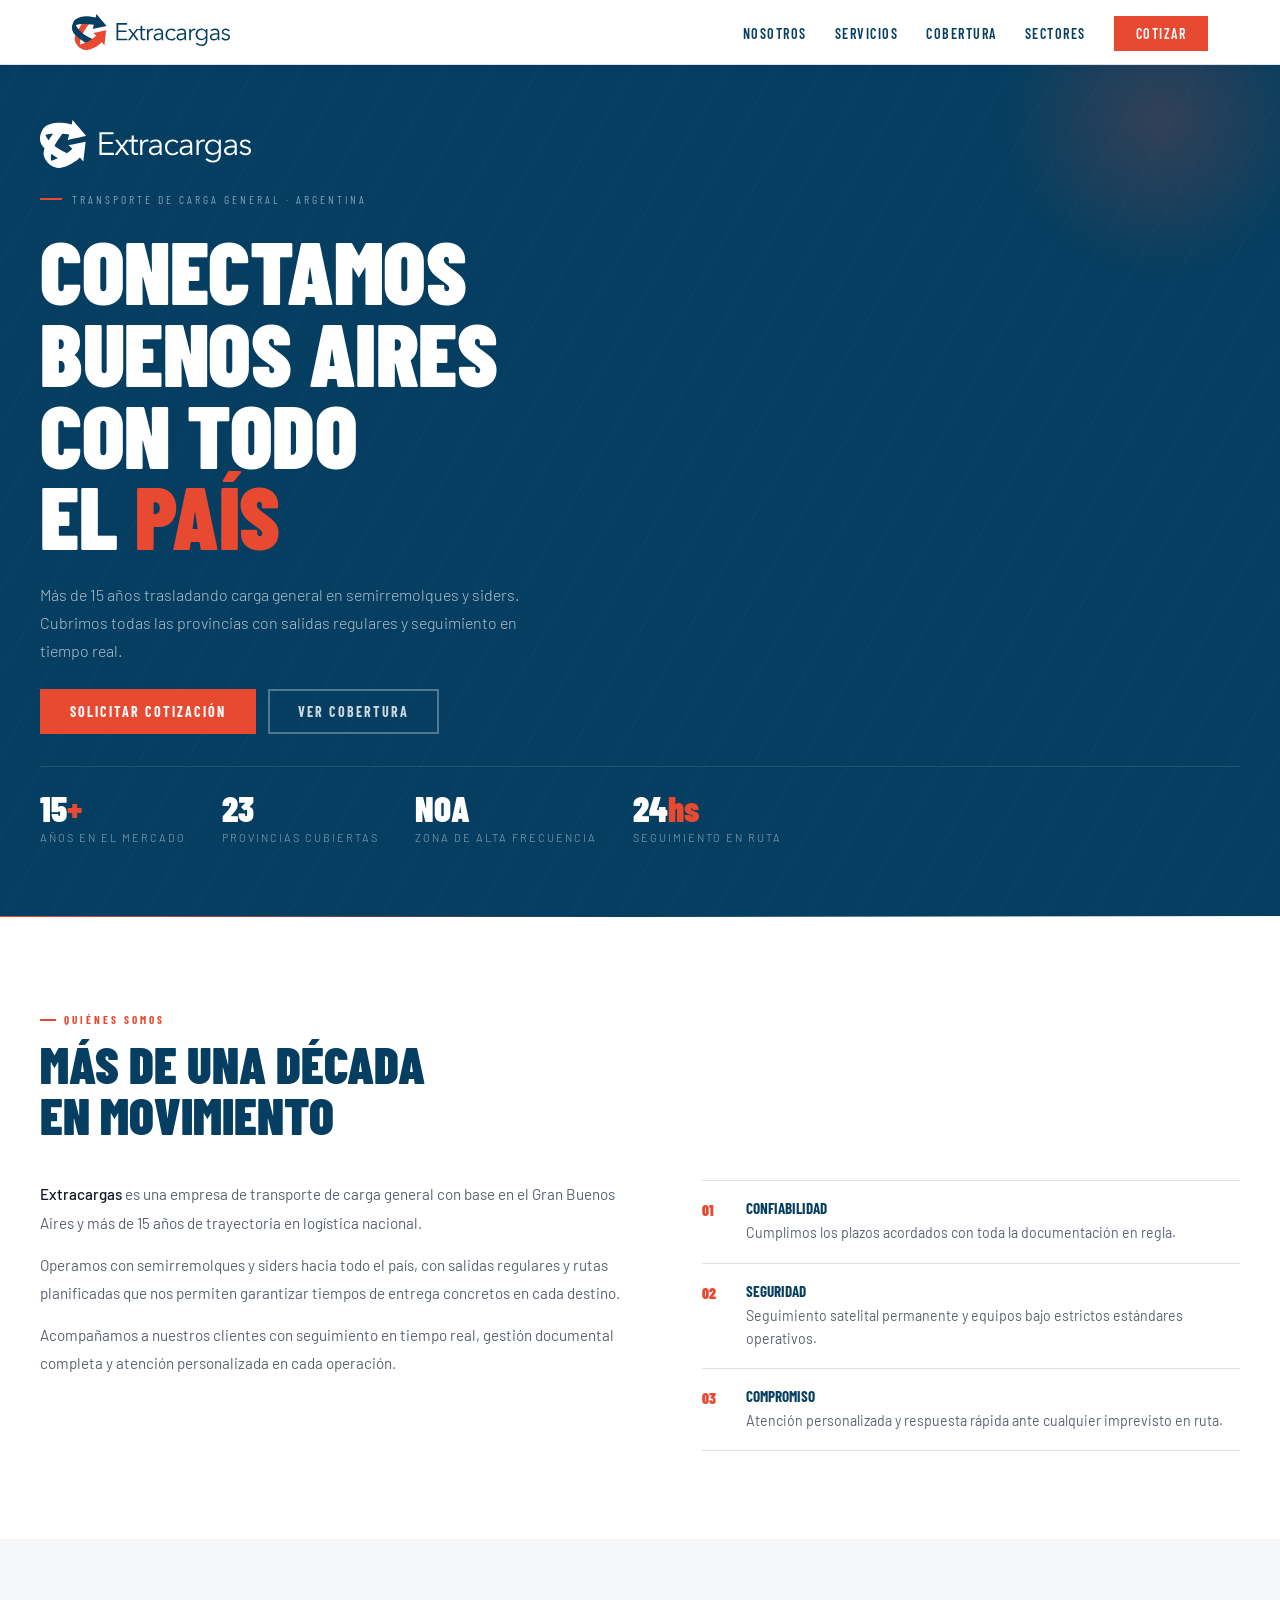
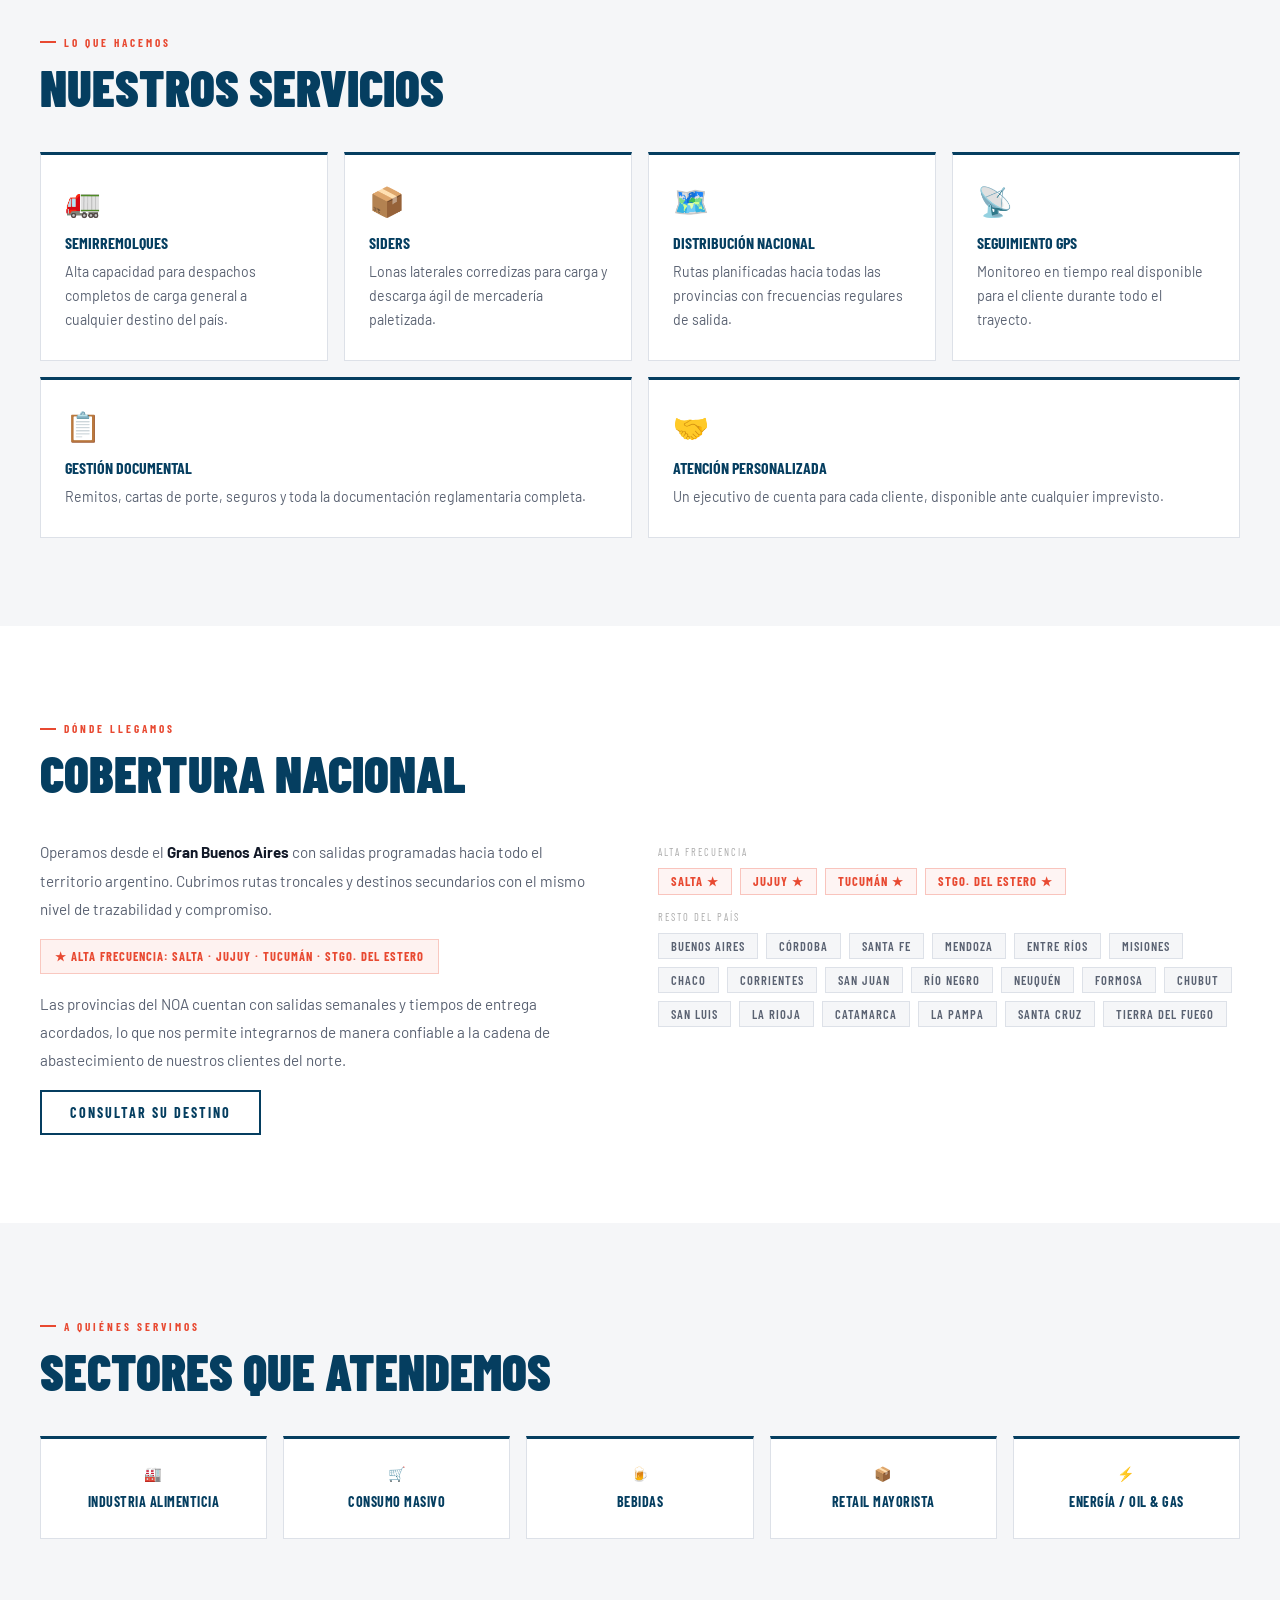
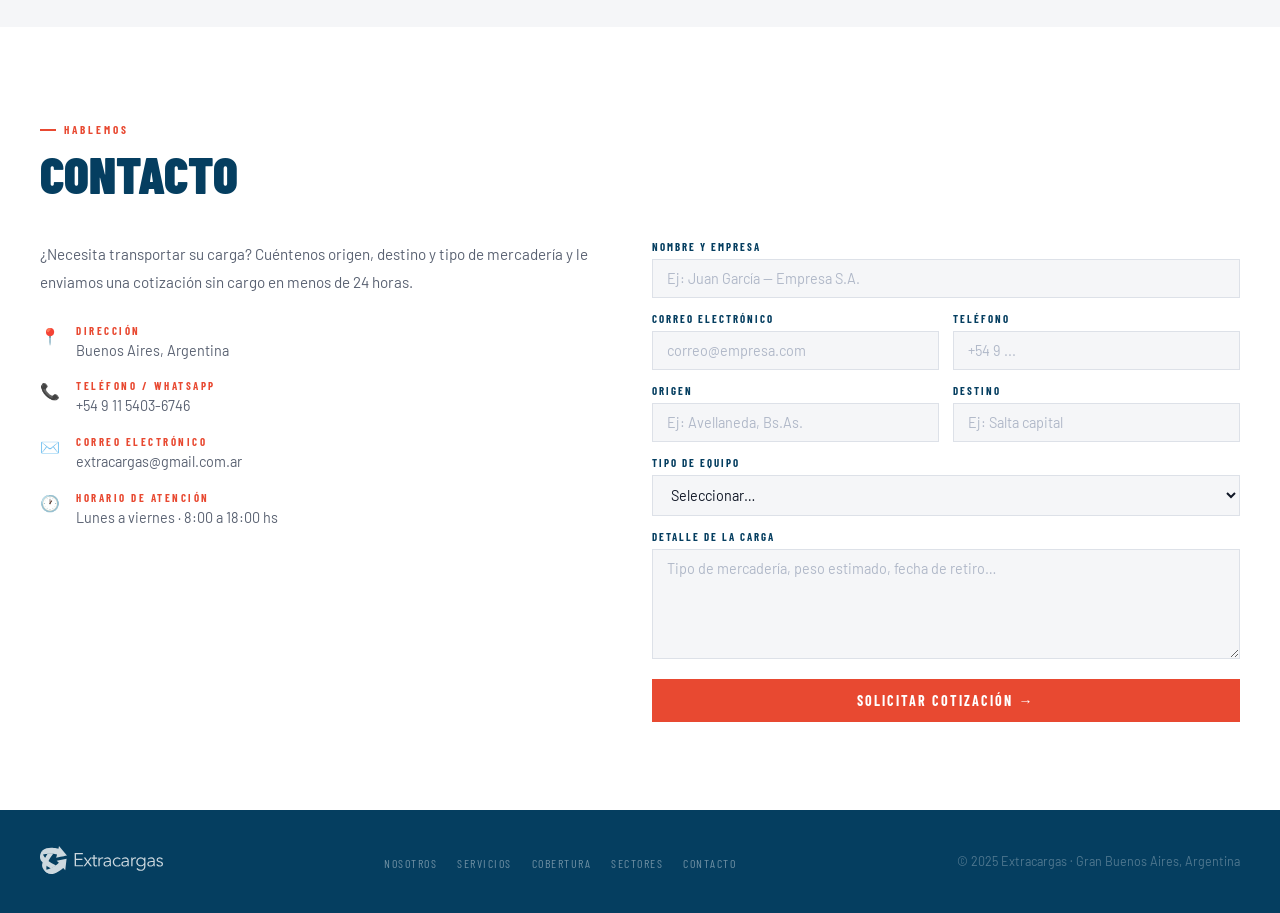
==== index.html @ 674edd7d "subo sitio actualizado" ====
<!DOCTYPE html>
<html lang="es">
<head>
  <meta charset="UTF-8"/>
  <meta name="viewport" content="width=device-width, initial-scale=1.0"/>
  <meta name="description" content="Extracargas — Transporte de carga general desde Buenos Aires a todo el país. Semirremolques y siders con seguimiento en tiempo real."/>
  <title>Extracargas — Transporte de Carga General</title>

  <!-- Favicon -->
  <link rel="icon" type="image/svg+xml" href="img/isologo.svg"/>
  <link rel="icon" type="image/png" href="img/isologo.png"/>

  <!-- Tipografías -->
  <link rel="preconnect" href="https://fonts.googleapis.com"/>
  <link rel="preconnect" href="https://fonts.gstatic.com" crossorigin/>
  <link href="https://fonts.googleapis.com/css2?family=Barlow+Condensed:wght@400;600;700;900&family=Barlow:wght@300;400;500&display=swap" rel="stylesheet"/>

  <!-- Estilos -->
  <link rel="stylesheet" href="css/styles.css"/>
</head>
<body>

  <!-- ══════════════════════════════════════
       NAVBAR
  ══════════════════════════════════════ -->
  <nav class="nav-barra">
    <div class="nav-inner">

      <!-- Logo -->
      <a href="#inicio" class="nav-logo">
        <img src="img/logo_horizontal.svg" alt="Extracargas"/>
      </a>

      <!-- Links desktop -->
      <ul class="nav-enlaces">
        <li><a href="#nosotros">Nosotros</a></li>
        <li><a href="#servicios">Servicios</a></li>
        <li><a href="#cobertura">Cobertura</a></li>
        <li><a href="#sectores">Sectores</a></li>
        <li><a href="#contacto" class="nav-cta">Cotizar</a></li>
      </ul>

      <!-- Botón hamburguesa (mobile) -->
      <button class="nav-hamburger" id="hamburger" aria-label="Abrir menú">
        <span></span>
        <span></span>
        <span></span>
      </button>

    </div>

    <!-- Menú mobile desplegable -->
    <div class="nav-menu-mobile" id="menuMobile">
      <a href="#nosotros"  onclick="cerrarMenu()">Nosotros</a>
      <a href="#servicios" onclick="cerrarMenu()">Servicios</a>
      <a href="#cobertura" onclick="cerrarMenu()">Cobertura</a>
      <a href="#sectores"  onclick="cerrarMenu()">Sectores</a>
      <a href="#contacto"  onclick="cerrarMenu()">Cotizar</a>
    </div>
  </nav>


  <!-- ══════════════════════════════════════
       HERO
  ══════════════════════════════════════ -->
  <section id="inicio" class="hero">
    <div class="hero-inner">

      <!-- Logo blanco para fondo azul -->
      <div class="hero-logo">
        <img src="img/logo_horizontal.svg" alt="Extracargas" style="filter: brightness(0) invert(1);"/>
      </div>

      <span class="hero-tag">Transporte de Carga General · Argentina</span>

      <h1 class="hero-titulo">
        Conectamos<br>
        Buenos Aires<br>
        con todo<br>
        el <span class="acento">país</span>
      </h1>

      <p class="hero-subtitulo">
        Más de 15 años trasladando carga general en semirremolques y siders. Cubrimos todas las provincias con salidas regulares y seguimiento en tiempo real.
      </p>

      <div class="hero-botones">
        <a href="#contacto" class="btn-rojo">Solicitar cotización</a>
        <a href="#cobertura" class="btn-ghost-blanco">Ver cobertura</a>
      </div>

      <div class="hero-stats">
        <div>
          <div class="stat-numero">15<span>+</span></div>
          <div class="stat-etiqueta">Años en el mercado</div>
        </div>
        <div>
          <div class="stat-numero">23</div>
          <div class="stat-etiqueta">Provincias cubiertas</div>
        </div>
        <div>
          <div class="stat-numero">NOA</div>
          <div class="stat-etiqueta">Zona de alta frecuencia</div>
        </div>
        <div>
          <div class="stat-numero">24<span>hs</span></div>
          <div class="stat-etiqueta">Seguimiento en ruta</div>
        </div>
      </div>

    </div>
  </section>

  <div class="divisor"></div>


  <!-- ══════════════════════════════════════
       NOSOTROS
  ══════════════════════════════════════ -->
  <section id="nosotros" class="seccion">
    <div class="seccion-inner">

      <div class="seccion-label fade-up">Quiénes somos</div>
      <h2 class="seccion-titulo fade-up">Más de una década<br>en movimiento</h2>

      <div class="nosotros-grilla">
        <div class="nosotros-texto fade-up">
          <p>
            <strong>Extracargas</strong> es una empresa de transporte de carga general con base en el Gran Buenos Aires y más de 15 años de trayectoria en logística nacional.
          </p>
          <p>
            Operamos con semirremolques y siders hacia todo el país, con salidas regulares y rutas planificadas que nos permiten garantizar tiempos de entrega concretos en cada destino.
          </p>
          <p>
            Acompañamos a nuestros clientes con seguimiento en tiempo real, gestión documental completa y atención personalizada en cada operación.
          </p>
        </div>

        <div class="nosotros-valores fade-up">
          <div class="valor-item">
            <div class="valor-numero">01</div>
            <div class="valor-cuerpo">
              <h4>Confiabilidad</h4>
              <p>Cumplimos los plazos acordados con toda la documentación en regla.</p>
            </div>
          </div>
          <div class="valor-item">
            <div class="valor-numero">02</div>
            <div class="valor-cuerpo">
              <h4>Seguridad</h4>
              <p>Seguimiento satelital permanente y equipos bajo estrictos estándares operativos.</p>
            </div>
          </div>
          <div class="valor-item">
            <div class="valor-numero">03</div>
            <div class="valor-cuerpo">
              <h4>Compromiso</h4>
              <p>Atención personalizada y respuesta rápida ante cualquier imprevisto en ruta.</p>
            </div>
          </div>
        </div>
      </div>

    </div>
  </section>


  <!-- ══════════════════════════════════════
       SERVICIOS
  ══════════════════════════════════════ -->
  <section id="servicios" class="seccion seccion-fondo-gris">
    <div class="seccion-inner">

      <div class="seccion-label fade-up">Lo que hacemos</div>
      <h2 class="seccion-titulo fade-up">Nuestros servicios</h2>

      <div class="servicios-grilla">
        <div class="tarjeta-servicio fade-up">
          <span class="tarjeta-icono">🚛</span>
          <h3>Semirremolques</h3>
          <p>Alta capacidad para despachos completos de carga general a cualquier destino del país.</p>
        </div>
        <div class="tarjeta-servicio fade-up">
          <span class="tarjeta-icono">📦</span>
          <h3>Siders</h3>
          <p>Lonas laterales corredizas para carga y descarga ágil de mercadería paletizada.</p>
        </div>
        <div class="tarjeta-servicio fade-up">
          <span class="tarjeta-icono">🗺️</span>
          <h3>Distribución nacional</h3>
          <p>Rutas planificadas hacia todas las provincias con frecuencias regulares de salida.</p>
        </div>
        <div class="tarjeta-servicio fade-up">
          <span class="tarjeta-icono">📡</span>
          <h3>Seguimiento GPS</h3>
          <p>Monitoreo en tiempo real disponible para el cliente durante todo el trayecto.</p>
        </div>
        <div class="tarjeta-servicio fade-up">
          <span class="tarjeta-icono">📋</span>
          <h3>Gestión documental</h3>
          <p>Remitos, cartas de porte, seguros y toda la documentación reglamentaria completa.</p>
        </div>
        <div class="tarjeta-servicio fade-up">
          <span class="tarjeta-icono">🤝</span>
          <h3>Atención personalizada</h3>
          <p>Un ejecutivo de cuenta para cada cliente, disponible ante cualquier imprevisto.</p>
        </div>
      </div>

    </div>
  </section>


  <!-- ══════════════════════════════════════
       COBERTURA
  ══════════════════════════════════════ -->
  <section id="cobertura" class="seccion">
    <div class="seccion-inner">

      <div class="seccion-label fade-up">Dónde llegamos</div>
      <h2 class="seccion-titulo fade-up">Cobertura nacional</h2>

      <div class="cobertura-grilla">

        <div class="cobertura-info fade-up">
          <p>
            Operamos desde el <strong>Gran Buenos Aires</strong> con salidas programadas hacia todo el territorio argentino. Cubrimos rutas troncales y destinos secundarios con el mismo nivel de trazabilidad y compromiso.
          </p>
          <div class="cobertura-noa-badge">
            <span>★ Alta frecuencia: Salta · Jujuy · Tucumán · Stgo. del Estero</span>
          </div>
          <p>
            Las provincias del NOA cuentan con salidas semanales y tiempos de entrega acordados, lo que nos permite integrarnos de manera confiable a la cadena de abastecimiento de nuestros clientes del norte.
          </p>
          <a href="#contacto" class="btn-ghost-azul">Consultar su destino</a>
        </div>

        <div class="provincia-lista fade-up">
          <!-- Alta frecuencia: NOA -->
          <div class="provincia-subtitulo">Alta frecuencia</div>
          <span class="provincia-tag noa">Salta ★</span>
          <span class="provincia-tag noa">Jujuy ★</span>
          <span class="provincia-tag noa">Tucumán ★</span>
          <span class="provincia-tag noa">Stgo. del Estero ★</span>
          <!-- Resto del país -->
          <div class="provincia-subtitulo">Resto del país</div>
          <span class="provincia-tag">Buenos Aires</span>
          <span class="provincia-tag">Córdoba</span>
          <span class="provincia-tag">Santa Fe</span>
          <span class="provincia-tag">Mendoza</span>
          <span class="provincia-tag">Entre Ríos</span>
          <span class="provincia-tag">Misiones</span>
          <span class="provincia-tag">Chaco</span>
          <span class="provincia-tag">Corrientes</span>
          <span class="provincia-tag">San Juan</span>
          <span class="provincia-tag">Río Negro</span>
          <span class="provincia-tag">Neuquén</span>
          <span class="provincia-tag">Formosa</span>
          <span class="provincia-tag">Chubut</span>
          <span class="provincia-tag">San Luis</span>
          <span class="provincia-tag">La Rioja</span>
          <span class="provincia-tag">Catamarca</span>
          <span class="provincia-tag">La Pampa</span>
          <span class="provincia-tag">Santa Cruz</span>
          <span class="provincia-tag">Tierra del Fuego</span>
        </div>

      </div>
    </div>
  </section>


  <!-- ══════════════════════════════════════
       SECTORES
  ══════════════════════════════════════ -->
  <section id="sectores" class="seccion seccion-fondo-gris">
    <div class="seccion-inner">

      <div class="seccion-label fade-up">A quiénes servimos</div>
      <h2 class="seccion-titulo fade-up">Sectores que atendemos</h2>

      <div class="sectores-grilla fade-up">
        <div class="tarjeta-sector">
          <span class="sector-icono">🏭</span>
          <span>Industria alimenticia</span>
        </div>
        <div class="tarjeta-sector">
          <span class="sector-icono">🛒</span>
          <span>Consumo masivo</span>
        </div>
        <div class="tarjeta-sector">
          <span class="sector-icono">🍺</span>
          <span>Bebidas</span>
        </div>
        <div class="tarjeta-sector">
          <span class="sector-icono">📦</span>
          <span>Retail mayorista</span>
        </div>
        <div class="tarjeta-sector">
          <span class="sector-icono">⚡</span>
          <span>Energía / Oil & Gas</span>
        </div>
      </div>

    </div>
  </section>


  <!-- ══════════════════════════════════════
       CONTACTO
  ══════════════════════════════════════ -->
  <section id="contacto" class="seccion">
    <div class="seccion-inner">

      <div class="seccion-label fade-up">Hablemos</div>
      <h2 class="seccion-titulo fade-up">Contacto</h2>

      <div class="contacto-grilla">

        <div class="contacto-info fade-up">
          <p>¿Necesita transportar su carga? Cuéntenos origen, destino y tipo de mercadería y le enviamos una cotización sin cargo en menos de 24 horas.</p>

          <div class="dato-contacto">
            <span class="dato-icono">📍</span>
            <div>
              <div class="dato-etiqueta">Dirección</div>
              <div class="dato-valor">Buenos Aires, Argentina</div>
            </div>
          </div>
          <div class="dato-contacto">
            <span class="dato-icono">📞</span>
            <div>
              <div class="dato-etiqueta">Teléfono / WhatsApp</div>
              <a href="tel:+5491100000000" class="dato-valor">+54 9 11 5403-6746</a>
            </div>
          </div>
          <div class="dato-contacto">
            <span class="dato-icono">✉️</span>
            <div>
              <div class="dato-etiqueta">Correo electrónico</div>
              <a href="mailto:extracargas@gmail.com.ar" class="dato-valor">extracargas@gmail.com.ar</a>
            </div>
          </div>
          <div class="dato-contacto">
            <span class="dato-icono">🕐</span>
            <div>
              <div class="dato-etiqueta">Horario de atención</div>
              <div class="dato-valor">Lunes a viernes · 8:00 a 18:00 hs</div>
            </div>
          </div>
        </div>

        <div class="contacto-formulario fade-up">
          <div class="form-fila">
            <div class="form-grupo form-grupo-completo">
              <label class="form-etiqueta" for="campo-nombre">Nombre y empresa</label>
              <input class="form-input" type="text" id="campo-nombre" placeholder="Ej: Juan García — Empresa S.A."/>
            </div>
          </div>
          <div class="form-fila">
            <div class="form-grupo">
              <label class="form-etiqueta" for="campo-email">Correo electrónico</label>
              <input class="form-input" type="email" id="campo-email" placeholder="correo@empresa.com"/>
            </div>
            <div class="form-grupo">
              <label class="form-etiqueta" for="campo-telefono">Teléfono</label>
              <input class="form-input" type="tel" id="campo-telefono" placeholder="+54 9 ..."/>
            </div>
          </div>
          <div class="form-fila">
            <div class="form-grupo">
              <label class="form-etiqueta" for="campo-origen">Origen</label>
              <input class="form-input" type="text" id="campo-origen" placeholder="Ej: Avellaneda, Bs.As."/>
            </div>
            <div class="form-grupo">
              <label class="form-etiqueta" for="campo-destino">Destino</label>
              <input class="form-input" type="text" id="campo-destino" placeholder="Ej: Salta capital"/>
            </div>
          </div>
          <div class="form-fila">
            <div class="form-grupo form-grupo-completo">
              <label class="form-etiqueta" for="campo-equipo">Tipo de equipo</label>
              <select class="form-select" id="campo-equipo">
                <option value="" disabled selected>Seleccionar…</option>
                <option>Semirremolque</option>
                <option>Sider</option>
                <option>No lo sé todavía</option>
              </select>
            </div>
          </div>
          <div class="form-fila">
            <div class="form-grupo form-grupo-completo">
              <label class="form-etiqueta" for="campo-detalle">Detalle de la carga</label>
              <textarea class="form-textarea" id="campo-detalle" placeholder="Tipo de mercadería, peso estimado, fecha de retiro…"></textarea>
            </div>
          </div>
          <div class="form-enviar" id="form-enviar">
            <button class="btn-rojo" onclick="enviarFormulario()">Solicitar cotización →</button>
          </div>
          <div class="form-exito" id="form-exito">
            ✅ ¡Gracias! Recibimos su consulta. Un ejecutivo le responderá en menos de 24 horas.
          </div>
        </div>

      </div>
    </div>
  </section>


  <!-- ══════════════════════════════════════
       FOOTER
  ══════════════════════════════════════ -->
  <footer>
    <div class="footer-inner">

      <a href="#inicio" class="footer-logo">
        <img src="img/logo_horizontal.svg" alt="Extracargas" style="filter: brightness(0) invert(1); opacity: .8;"/>
      </a>

      <ul class="footer-enlaces">
        <li><a href="#nosotros">Nosotros</a></li>
        <li><a href="#servicios">Servicios</a></li>
        <li><a href="#cobertura">Cobertura</a></li>
        <li><a href="#sectores">Sectores</a></li>
        <li><a href="#contacto">Contacto</a></li>
      </ul>

      <p class="footer-copy">© 2025 Extracargas · Gran Buenos Aires, Argentina</p>

    </div>
  </footer>


  <!-- JavaScript -->
  <script src="js/main.js"></script>

</body>
</html>
---- css/styles.css ----
/* ============================================================
   EXTRACARGAS — styles.css
   Colores de marca: #e84931 (rojo) · #053e60 (azul marino)
   ============================================================ */

/* ── Variables ── */
:root {
  --color-rojo:        #e84931;
  --color-rojo-hover:  #c22415;
  --color-azul:        #053e60;
  --color-azul-hover:  #0a5a8a;
  --color-blanco:      #ffffff;
  --color-fondo:       #f5f6f8;
  --color-borde:       #dde1e8;
  --color-texto:       #111827;
  --color-texto-suave: #5a6272;
}

/* ── Reset ── */
*, *::before, *::after {
  box-sizing: border-box;
  margin: 0;
  padding: 0;
}

html { scroll-behavior: smooth; }

body {
  font-family: 'Barlow', sans-serif;
  background: var(--color-blanco);
  color: var(--color-texto);
  overflow-x: hidden;
}

/* ============================================================
   NAVBAR
   ============================================================ */
.nav-barra {
  background: var(--color-blanco);
  border-bottom: 1px solid var(--color-borde);
  box-shadow: 0 1px 8px rgba(5, 62, 96, .06);
  position: fixed;
  top: 0; left: 0; right: 0;
  z-index: 100;
}

.nav-inner {
  max-width: 1200px;
  margin: 0 auto;
  padding: 0 32px;
  height: 64px;
  display: flex;
  align-items: center;
  justify-content: space-between;
}

.nav-logo img {
  height: 36px;
  width: auto;
  display: block;
}

.nav-enlaces {
  display: flex;
  gap: 28px;
  list-style: none;
  align-items: center;
}

.nav-enlaces a {
  font-family: 'Barlow Condensed', sans-serif;
  font-weight: 600;
  font-size: .88rem;
  letter-spacing: 1.5px;
  text-transform: uppercase;
  color: var(--color-azul);
  text-decoration: none;
  transition: color .2s;
}

.nav-enlaces a:hover { color: var(--color-rojo); }

.nav-cta {
  font-family: 'Barlow Condensed', sans-serif;
  font-weight: 700;
  font-size: .82rem;
  letter-spacing: 1.5px;
  text-transform: uppercase;
  padding: 9px 22px;
  background: var(--color-rojo);
  color: var(--color-blanco) !important;
  text-decoration: none;
  transition: background .2s;
}

.nav-cta:hover { background: var(--color-rojo-hover) !important; }

/* Hamburger */
.nav-hamburger {
  display: none;
  flex-direction: column;
  gap: 5px;
  cursor: pointer;
  background: none;
  border: none;
  padding: 4px;
}

.nav-hamburger span {
  display: block;
  width: 26px;
  height: 2px;
  background: var(--color-azul);
  transition: transform .3s, opacity .3s;
}

.nav-hamburger.abierto span:nth-child(1) { transform: translateY(7px) rotate(45deg); }
.nav-hamburger.abierto span:nth-child(2) { opacity: 0; }
.nav-hamburger.abierto span:nth-child(3) { transform: translateY(-7px) rotate(-45deg); }

.nav-menu-mobile {
  display: none;
  flex-direction: column;
  background: var(--color-blanco);
  border-top: 1px solid var(--color-borde);
  padding: 8px 32px 24px;
}

.nav-menu-mobile.abierto { display: flex; }

.nav-menu-mobile a {
  font-family: 'Barlow Condensed', sans-serif;
  font-weight: 600;
  font-size: 1.1rem;
  letter-spacing: 1.5px;
  text-transform: uppercase;
  color: var(--color-azul);
  text-decoration: none;
  padding: 14px 0;
  border-bottom: 1px solid var(--color-borde);
  transition: color .2s;
}

.nav-menu-mobile a:last-child { border-bottom: none; }
.nav-menu-mobile a:hover { color: var(--color-rojo); }

/* ============================================================
   HERO
   ============================================================ */
.hero {
  background: var(--color-azul);
  padding: 120px 32px 72px;
  position: relative;
  overflow: hidden;
  min-height: 100vh;
  display: flex;
  align-items: center;
}

/* Patrón de líneas diagonales */
.hero::before {
  content: '';
  position: absolute;
  inset: 0;
  background-image: repeating-linear-gradient(
    -60deg,
    transparent,
    transparent 40px,
    rgba(255, 255, 255, .022) 40px,
    rgba(255, 255, 255, .022) 41px
  );
  pointer-events: none;
}

/* Acento rojo en esquina */
.hero::after {
  content: '';
  position: absolute;
  top: -40px; right: -40px;
  width: 320px; height: 320px;
  background: radial-gradient(circle, rgba(232, 73, 49, .2) 0%, transparent 70%);
  pointer-events: none;
}

.hero-inner {
  max-width: 1200px;
  margin: 0 auto;
  width: 100%;
  position: relative;
  z-index: 1;
  display: flex;
  flex-direction: column;
  gap: 24px;
}

.hero-logo img {
  height: 48px;
  width: auto;
  display: block;
}

.hero-tag {
  display: inline-flex;
  align-items: center;
  gap: 10px;
  font-family: 'Barlow Condensed', sans-serif;
  font-size: .72rem;
  letter-spacing: 3px;
  text-transform: uppercase;
  color: rgba(255, 255, 255, .5);
}

.hero-tag::before {
  content: '';
  display: block;
  width: 22px;
  height: 2px;
  background: var(--color-rojo);
}

.hero-titulo {
  font-family: 'Barlow Condensed', sans-serif;
  font-weight: 900;
  font-size: clamp(3rem, 8vw, 5.5rem);
  line-height: .93;
  text-transform: uppercase;
  color: var(--color-blanco);
  letter-spacing: -.5px;
}

.hero-titulo .acento { color: var(--color-rojo); }

.hero-subtitulo {
  font-size: 1rem;
  font-weight: 300;
  color: rgba(255, 255, 255, .68);
  max-width: 480px;
  line-height: 1.75;
}

.hero-botones {
  display: flex;
  flex-wrap: wrap;
  gap: 12px;
}

/* Estadísticas */
.hero-stats {
  display: flex;
  flex-wrap: wrap;
  gap: 36px;
  padding-top: 24px;
  border-top: 1px solid rgba(255, 255, 255, .1);
  margin-top: 8px;
}

.stat-numero {
  font-family: 'Barlow Condensed', sans-serif;
  font-weight: 900;
  font-size: 2.2rem;
  color: var(--color-blanco);
  line-height: 1;
}

.stat-numero span { color: var(--color-rojo); }

.stat-etiqueta {
  font-size: .68rem;
  letter-spacing: 2px;
  text-transform: uppercase;
  color: rgba(255, 255, 255, .42);
  margin-top: 4px;
}

/* ============================================================
   BOTONES
   ============================================================ */
.btn-rojo {
  display: inline-block;
  font-family: 'Barlow Condensed', sans-serif;
  font-weight: 700;
  font-size: .88rem;
  letter-spacing: 2px;
  text-transform: uppercase;
  padding: 12px 28px;
  background: var(--color-rojo);
  color: var(--color-blanco);
  border: 2px solid var(--color-rojo);
  cursor: pointer;
  text-decoration: none;
  transition: background .2s, border-color .2s, transform .2s;
}

.btn-rojo:hover {
  background: var(--color-rojo-hover);
  border-color: var(--color-rojo-hover);
  transform: translateY(-2px);
}

.btn-ghost-blanco {
  display: inline-block;
  font-family: 'Barlow Condensed', sans-serif;
  font-weight: 700;
  font-size: .88rem;
  letter-spacing: 2px;
  text-transform: uppercase;
  padding: 12px 28px;
  background: transparent;
  color: rgba(255, 255, 255, .8);
  border: 2px solid rgba(255, 255, 255, .3);
  cursor: pointer;
  text-decoration: none;
  transition: border-color .2s, color .2s;
}

.btn-ghost-blanco:hover {
  border-color: rgba(255, 255, 255, .7);
  color: var(--color-blanco);
}

.btn-ghost-azul {
  display: inline-block;
  font-family: 'Barlow Condensed', sans-serif;
  font-weight: 700;
  font-size: .88rem;
  letter-spacing: 2px;
  text-transform: uppercase;
  padding: 12px 28px;
  background: transparent;
  color: var(--color-azul);
  border: 2px solid var(--color-azul);
  cursor: pointer;
  text-decoration: none;
  transition: background .2s, color .2s;
}

.btn-ghost-azul:hover {
  background: var(--color-azul);
  color: var(--color-blanco);
}

/* ============================================================
   SECCIÓN BASE
   ============================================================ */
.seccion {
  padding: 88px 32px;
}

.seccion-fondo-gris { background: var(--color-fondo); }

.seccion-inner {
  max-width: 1200px;
  margin: 0 auto;
}

.seccion-label {
  display: inline-flex;
  align-items: center;
  gap: 8px;
  font-family: 'Barlow Condensed', sans-serif;
  font-weight: 700;
  font-size: .7rem;
  letter-spacing: 3px;
  text-transform: uppercase;
  color: var(--color-rojo);
  margin-bottom: 12px;
}

.seccion-label::before {
  content: '';
  display: block;
  width: 16px;
  height: 2px;
  background: var(--color-rojo);
}

.seccion-titulo {
  font-family: 'Barlow Condensed', sans-serif;
  font-weight: 900;
  font-size: clamp(2rem, 4vw, 3.2rem);
  text-transform: uppercase;
  color: var(--color-azul);
  line-height: 1;
  margin-bottom: 40px;
}

/* Divisor */
.divisor {
  height: 1px;
  background: linear-gradient(90deg, var(--color-rojo) 0%, var(--color-azul) 50%, transparent 100%);
}

/* ============================================================
   NOSOTROS
   ============================================================ */
.nosotros-grilla {
  display: flex;
  flex-wrap: wrap;
  gap: 64px;
  align-items: flex-start;
}

.nosotros-texto { flex: 1 1 320px; }

.nosotros-texto p {
  font-size: .95rem;
  color: var(--color-texto-suave);
  line-height: 1.85;
  margin-bottom: 14px;
}

.nosotros-texto p strong {
  color: var(--color-texto);
  font-weight: 500;
}

.nosotros-valores { flex: 1 1 260px; }

.valor-item {
  display: flex;
  gap: 16px;
  padding: 18px 0;
  border-bottom: 1px solid var(--color-borde);
}

.valor-item:first-child { border-top: 1px solid var(--color-borde); }

.valor-numero {
  font-family: 'Barlow Condensed', sans-serif;
  font-weight: 900;
  font-size: .95rem;
  color: var(--color-rojo);
  min-width: 28px;
  padding-top: 2px;
}

.valor-cuerpo h4 {
  font-family: 'Barlow Condensed', sans-serif;
  font-weight: 700;
  font-size: .95rem;
  text-transform: uppercase;
  color: var(--color-azul);
  margin-bottom: 4px;
}

.valor-cuerpo p {
  font-size: .88rem;
  color: var(--color-texto-suave);
  line-height: 1.65;
}

/* ============================================================
   SERVICIOS
   ============================================================ */
.servicios-grilla {
  display: flex;
  flex-wrap: wrap;
  gap: 16px;
}

.tarjeta-servicio {
  flex: 1 1 260px;
  background: var(--color-blanco);
  border: 1px solid var(--color-borde);
  border-top: 3px solid var(--color-azul);
  padding: 28px 24px;
  transition: border-top-color .25s, box-shadow .25s, transform .2s;
}

.tarjeta-servicio:hover {
  border-top-color: var(--color-rojo);
  box-shadow: 0 8px 24px rgba(5, 62, 96, .09);
  transform: translateY(-3px);
}

.tarjeta-icono {
  font-size: 1.8rem;
  margin-bottom: 14px;
  display: block;
}

.tarjeta-servicio h3 {
  font-family: 'Barlow Condensed', sans-serif;
  font-weight: 700;
  font-size: 1rem;
  text-transform: uppercase;
  color: var(--color-azul);
  margin-bottom: 8px;
}

.tarjeta-servicio p {
  font-size: .88rem;
  color: var(--color-texto-suave);
  line-height: 1.7;
}

/* ============================================================
   COBERTURA
   ============================================================ */
.cobertura-grilla {
  display: flex;
  flex-wrap: wrap;
  gap: 56px;
  align-items: flex-start;
}

.cobertura-info { flex: 1 1 280px; }

.cobertura-info p {
  font-size: .95rem;
  color: var(--color-texto-suave);
  line-height: 1.85;
  margin-bottom: 16px;
}

.cobertura-info p strong { color: var(--color-texto); }

/* Badge NOA */
.cobertura-noa-badge {
  display: inline-flex;
  align-items: center;
  gap: 8px;
  background: rgba(232, 73, 49, .07);
  border: 1px solid rgba(232, 73, 49, .25);
  padding: 9px 14px;
  margin-bottom: 16px;
}

.cobertura-noa-badge span {
  font-family: 'Barlow Condensed', sans-serif;
  font-weight: 700;
  font-size: .78rem;
  letter-spacing: 1px;
  text-transform: uppercase;
  color: var(--color-rojo);
}

/* Lista de provincias */
.provincia-lista {
  flex: 1 1 300px;
  display: flex;
  flex-wrap: wrap;
  gap: 8px;
}

.provincia-subtitulo {
  width: 100%;
  font-family: 'Barlow Condensed', sans-serif;
  font-size: .65rem;
  letter-spacing: 2px;
  text-transform: uppercase;
  color: #aaa;
  margin-top: 8px;
  margin-bottom: 2px;
}

.provincia-tag {
  background: var(--color-fondo);
  border: 1px solid var(--color-borde);
  padding: 5px 12px;
  font-family: 'Barlow Condensed', sans-serif;
  font-weight: 600;
  font-size: .78rem;
  letter-spacing: 1px;
  text-transform: uppercase;
  color: var(--color-texto-suave);
  transition: background .2s, color .2s, border-color .2s;
}

.provincia-tag:hover {
  background: var(--color-azul);
  border-color: var(--color-azul);
  color: var(--color-blanco);
}

/* NOA destacadas */
.provincia-tag.noa {
  background: rgba(232, 73, 49, .06);
  border-color: rgba(232, 73, 49, .28);
  color: var(--color-rojo);
  font-weight: 700;
}

.provincia-tag.noa:hover {
  background: var(--color-rojo);
  border-color: var(--color-rojo);
  color: var(--color-blanco);
}

/* ============================================================
   SECTORES
   ============================================================ */
.sectores-grilla {
  display: flex;
  flex-wrap: wrap;
  gap: 16px;
}

.tarjeta-sector {
  flex: 1 1 160px;
  background: var(--color-blanco);
  border: 1px solid var(--color-borde);
  border-top: 3px solid var(--color-azul);
  padding: 28px 16px;
  display: flex;
  flex-direction: column;
  align-items: center;
  text-align: center;
  gap: 12px;
  transition: border-top-color .25s, box-shadow .25s, transform .2s;
}

.tarjeta-sector:hover {
  border-top-color: var(--color-rojo);
  box-shadow: 0 8px 24px rgba(232, 73, 49, .08);
  transform: translateY(-3px);
}

.sector-icono { font-size: 1.8rem; line-height: 1; }

.tarjeta-sector span {
  font-family: 'Barlow Condensed', sans-serif;
  font-weight: 700;
  font-size: .88rem;
  text-transform: uppercase;
  letter-spacing: .5px;
  color: var(--color-azul);
  transition: color .2s;
}

.tarjeta-sector:hover span { color: var(--color-rojo); }

/* ============================================================
   CONTACTO
   ============================================================ */
.contacto-grilla {
  display: flex;
  flex-wrap: wrap;
  gap: 64px;
}

.contacto-info { flex: 1 1 260px; }

.contacto-info > p {
  font-size: .95rem;
  color: var(--color-texto-suave);
  line-height: 1.85;
  margin-bottom: 28px;
}

.dato-contacto {
  display: flex;
  gap: 14px;
  margin-bottom: 18px;
  align-items: flex-start;
}

.dato-icono {
  font-size: 1rem;
  min-width: 22px;
  margin-top: 2px;
}

.dato-etiqueta {
  font-family: 'Barlow Condensed', sans-serif;
  font-weight: 700;
  font-size: .68rem;
  letter-spacing: 2.5px;
  text-transform: uppercase;
  color: var(--color-rojo);
  margin-bottom: 3px;
}

.dato-valor {
  font-size: .9rem;
  color: var(--color-texto-suave);
  text-decoration: none;
  line-height: 1.5;
}

a.dato-valor:hover { color: var(--color-rojo); }

/* Formulario */
.contacto-formulario { flex: 1 1 300px; }

.form-fila {
  display: flex;
  flex-wrap: wrap;
  gap: 14px;
  margin-bottom: 14px;
}

.form-grupo {
  flex: 1 1 180px;
  display: flex;
  flex-direction: column;
  gap: 6px;
}

.form-grupo-completo { flex: 1 1 100%; }

.form-etiqueta {
  font-family: 'Barlow Condensed', sans-serif;
  font-weight: 700;
  font-size: .68rem;
  letter-spacing: 2px;
  text-transform: uppercase;
  color: var(--color-azul);
}

.form-input,
.form-select,
.form-textarea {
  background: var(--color-fondo);
  border: 1px solid var(--color-borde);
  color: var(--color-texto);
  padding: 10px 14px;
  font-family: 'Barlow', sans-serif;
  font-size: .9rem;
  width: 100%;
  outline: none;
  transition: border-color .2s, box-shadow .2s;
}

.form-input::placeholder,
.form-textarea::placeholder {
  color: #b0b8c8;
}

.form-input:focus,
.form-select:focus,
.form-textarea:focus {
  border-color: var(--color-azul);
  box-shadow: 0 0 0 3px rgba(5, 62, 96, .07);
}

.form-textarea {
  resize: vertical;
  min-height: 110px;
}

.form-enviar {
  margin-top: 20px;
}

.form-enviar .btn-rojo {
  width: 100%;
  text-align: center;
  border: none;
  cursor: pointer;
  font-size: .88rem;
  padding: 13px;
}

.form-exito {
  display: none;
  margin-top: 14px;
  padding: 16px;
  background: rgba(5, 62, 96, .06);
  border: 1px solid var(--color-azul);
  color: var(--color-azul);
  font-size: .9rem;
  text-align: center;
  line-height: 1.6;
}

/* ============================================================
   FOOTER
   ============================================================ */
footer {
  background: var(--color-azul);
  padding: 36px 32px;
}

.footer-inner {
  max-width: 1200px;
  margin: 0 auto;
  display: flex;
  flex-wrap: wrap;
  gap: 20px;
  justify-content: space-between;
  align-items: center;
}

.footer-logo img {
  height: 28px;
  width: auto;
  /* El azul del logo se convierte a blanco sobre fondo azul */
  filter: brightness(0) invert(1);
  opacity: .8;
}

/* Restaurar el rojo del logo que no debe invertirse */
.footer-logo img { filter: none; }

.footer-enlaces {
  display: flex;
  gap: 20px;
  flex-wrap: wrap;
  list-style: none;
}

.footer-enlaces a {
  font-family: 'Barlow Condensed', sans-serif;
  font-size: .75rem;
  letter-spacing: 1.5px;
  text-transform: uppercase;
  color: rgba(255, 255, 255, .42);
  text-decoration: none;
  transition: color .2s;
}

.footer-enlaces a:hover { color: var(--color-rojo); }

.footer-copy {
  font-size: .78rem;
  color: rgba(255, 255, 255, .3);
}

/* ============================================================
   ANIMACIONES SCROLL
   ============================================================ */
.fade-up {
  opacity: 0;
  transform: translateY(24px);
  transition: opacity .6s ease, transform .6s ease;
}

.fade-up.visible {
  opacity: 1;
  transform: translateY(0);
}

/* ============================================================
   RESPONSIVE — MOBILE
   ============================================================ */
@media (max-width: 768px) {
  .nav-enlaces { display: none; }
  .nav-hamburger { display: flex; }

  .seccion { padding: 64px 20px; }
  .hero { padding: 100px 20px 60px; min-height: auto; }

  .hero-logo img { height: 38px; }
  .hero-titulo { letter-spacing: -.3px; }
  .hero-stats { gap: 24px; }

  .nosotros-grilla,
  .cobertura-grilla,
  .contacto-grilla { gap: 40px; }

  .footer-inner { flex-direction: column; text-align: center; }
  .footer-enlaces { justify-content: center; }
}

@media (max-width: 480px) {
  .hero-botones { flex-direction: column; }
  .btn-rojo,
  .btn-ghost-blanco,
  .btn-ghost-azul { text-align: center; }
}
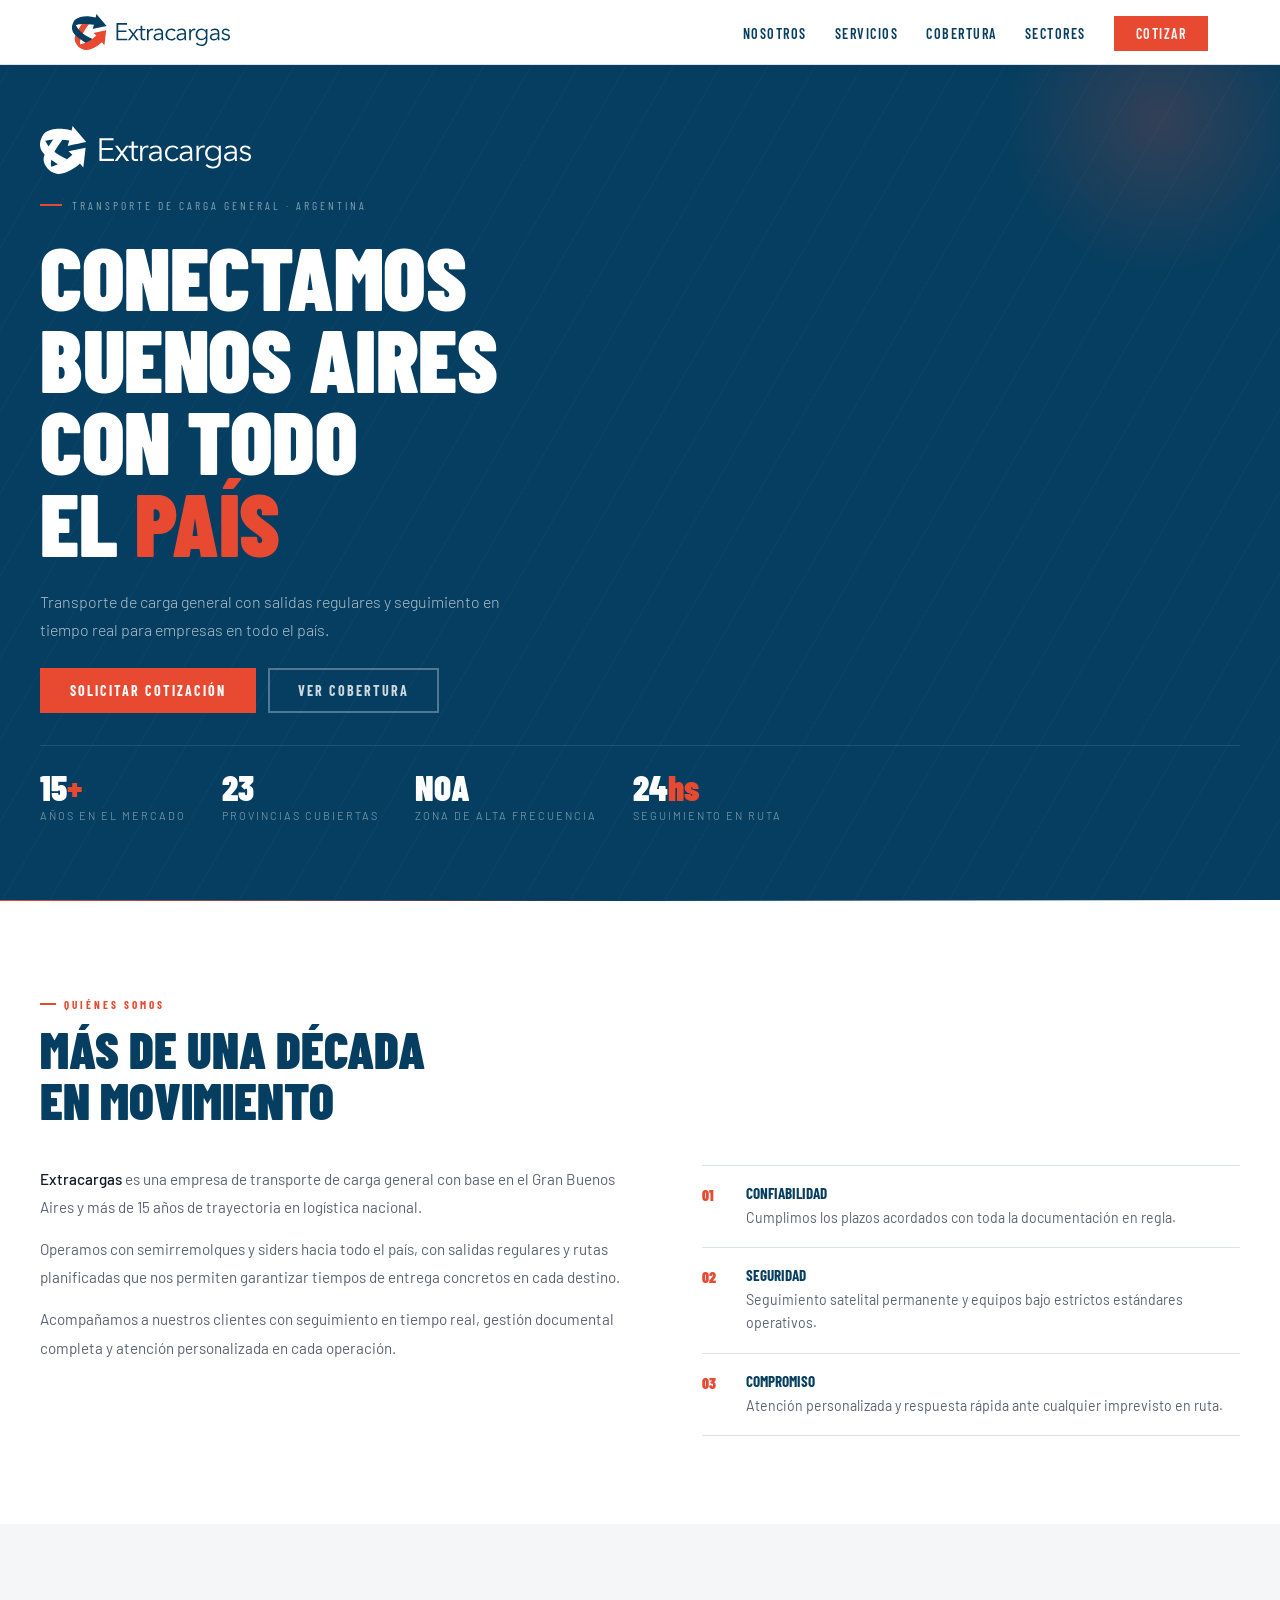
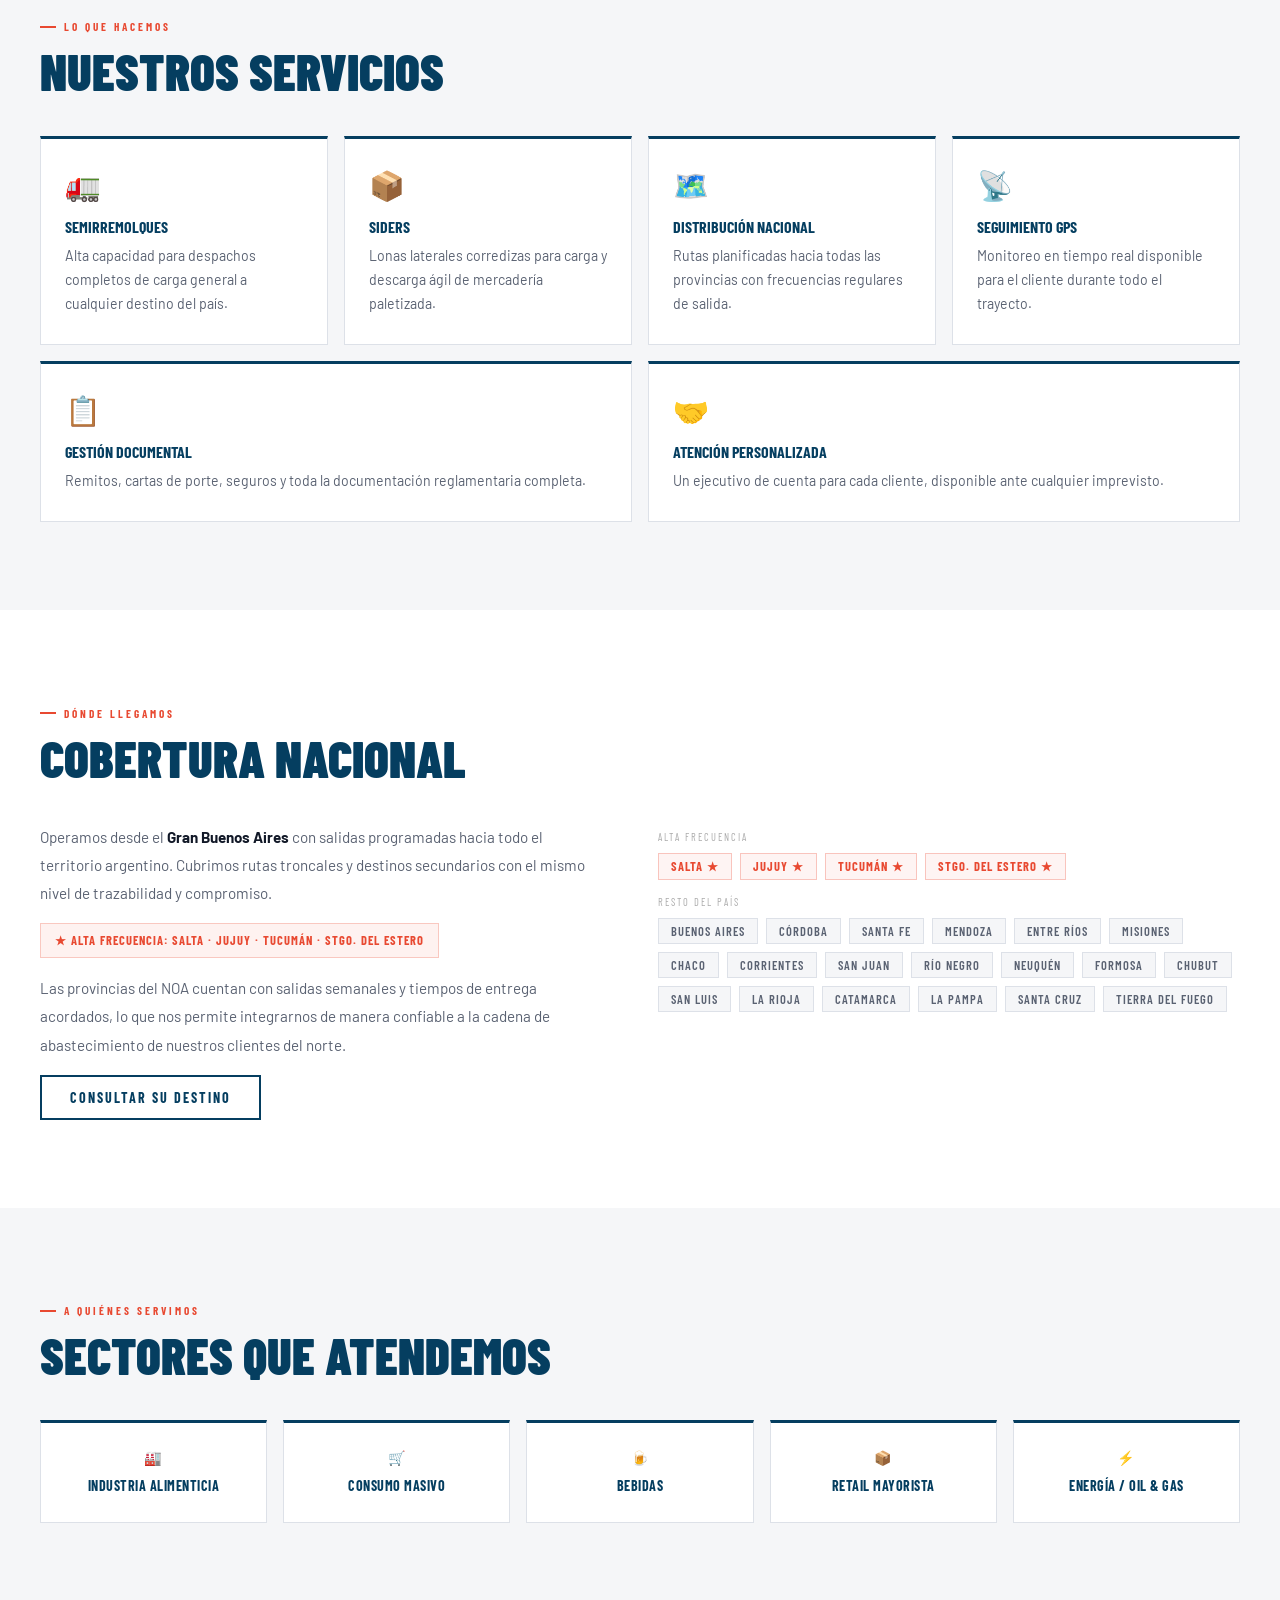
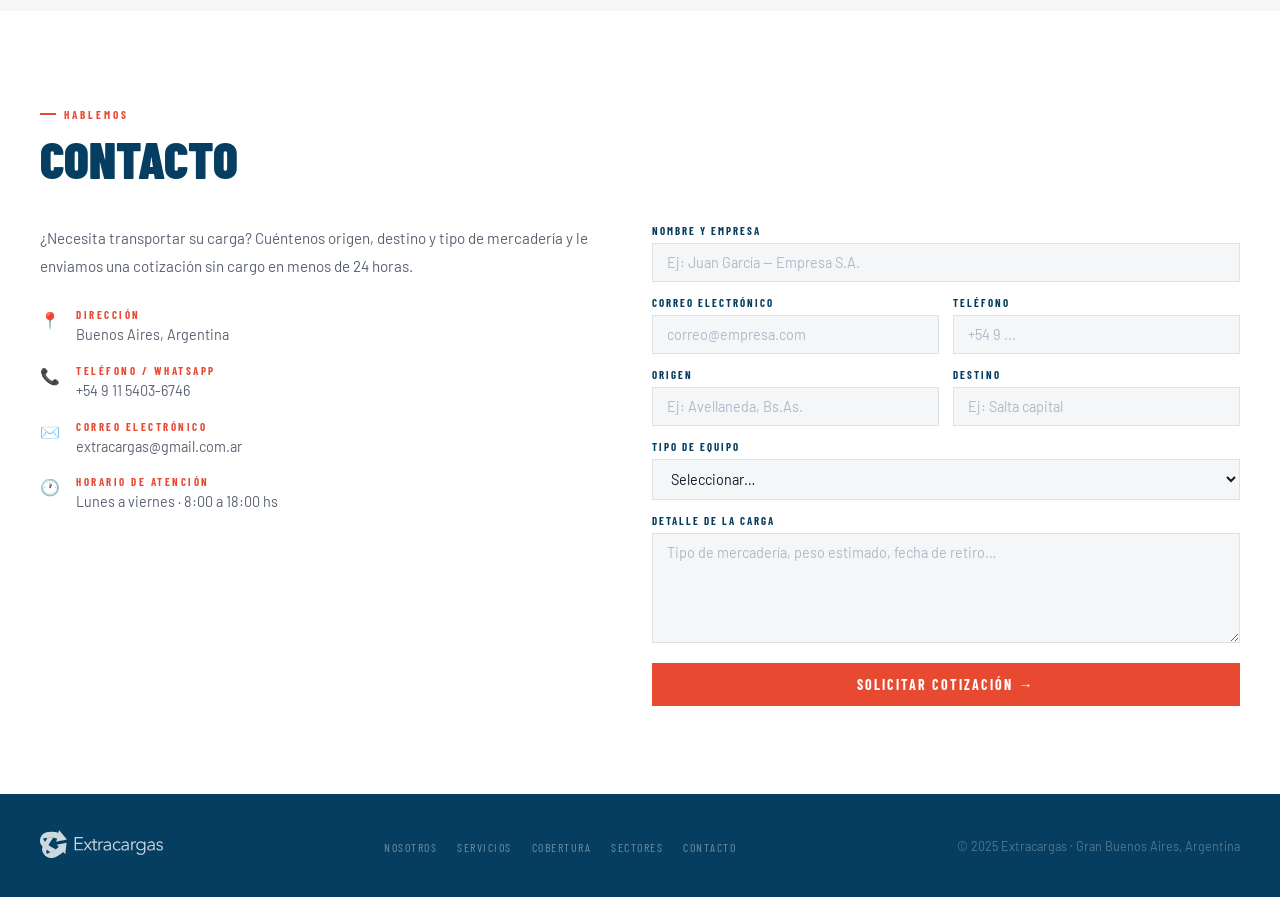
==== commit 3b44f8b2: "subo funcion para formulario de contacto" ====
--- a/index.html
+++ b/index.html
@@ -81,7 +81,7 @@
       </h1>
 
       <p class="hero-subtitulo">
-        Más de 15 años trasladando carga general en semirremolques y siders. Cubrimos todas las provincias con salidas regulares y seguimiento en tiempo real.
+                Transporte de carga general con salidas regulares y seguimiento en tiempo real para empresas en todo el país.
       </p>
 
       <div class="hero-botones">
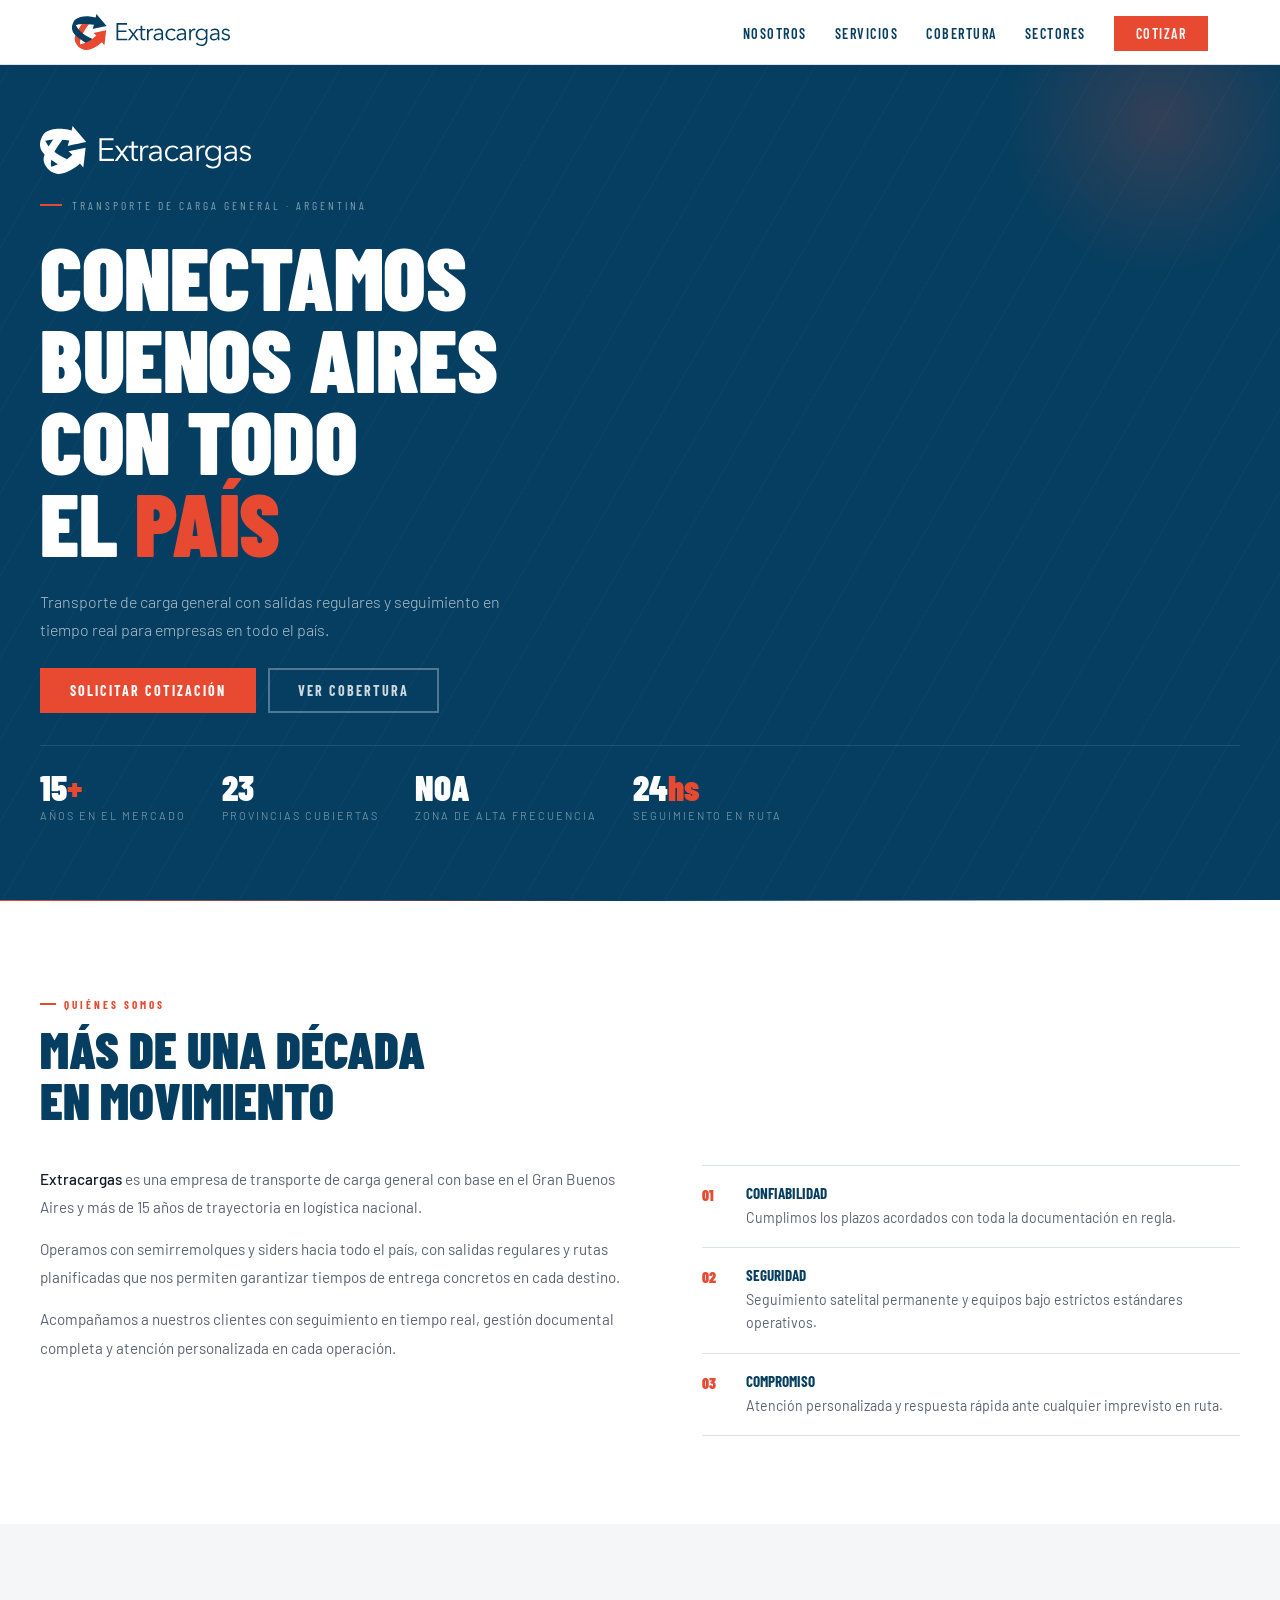
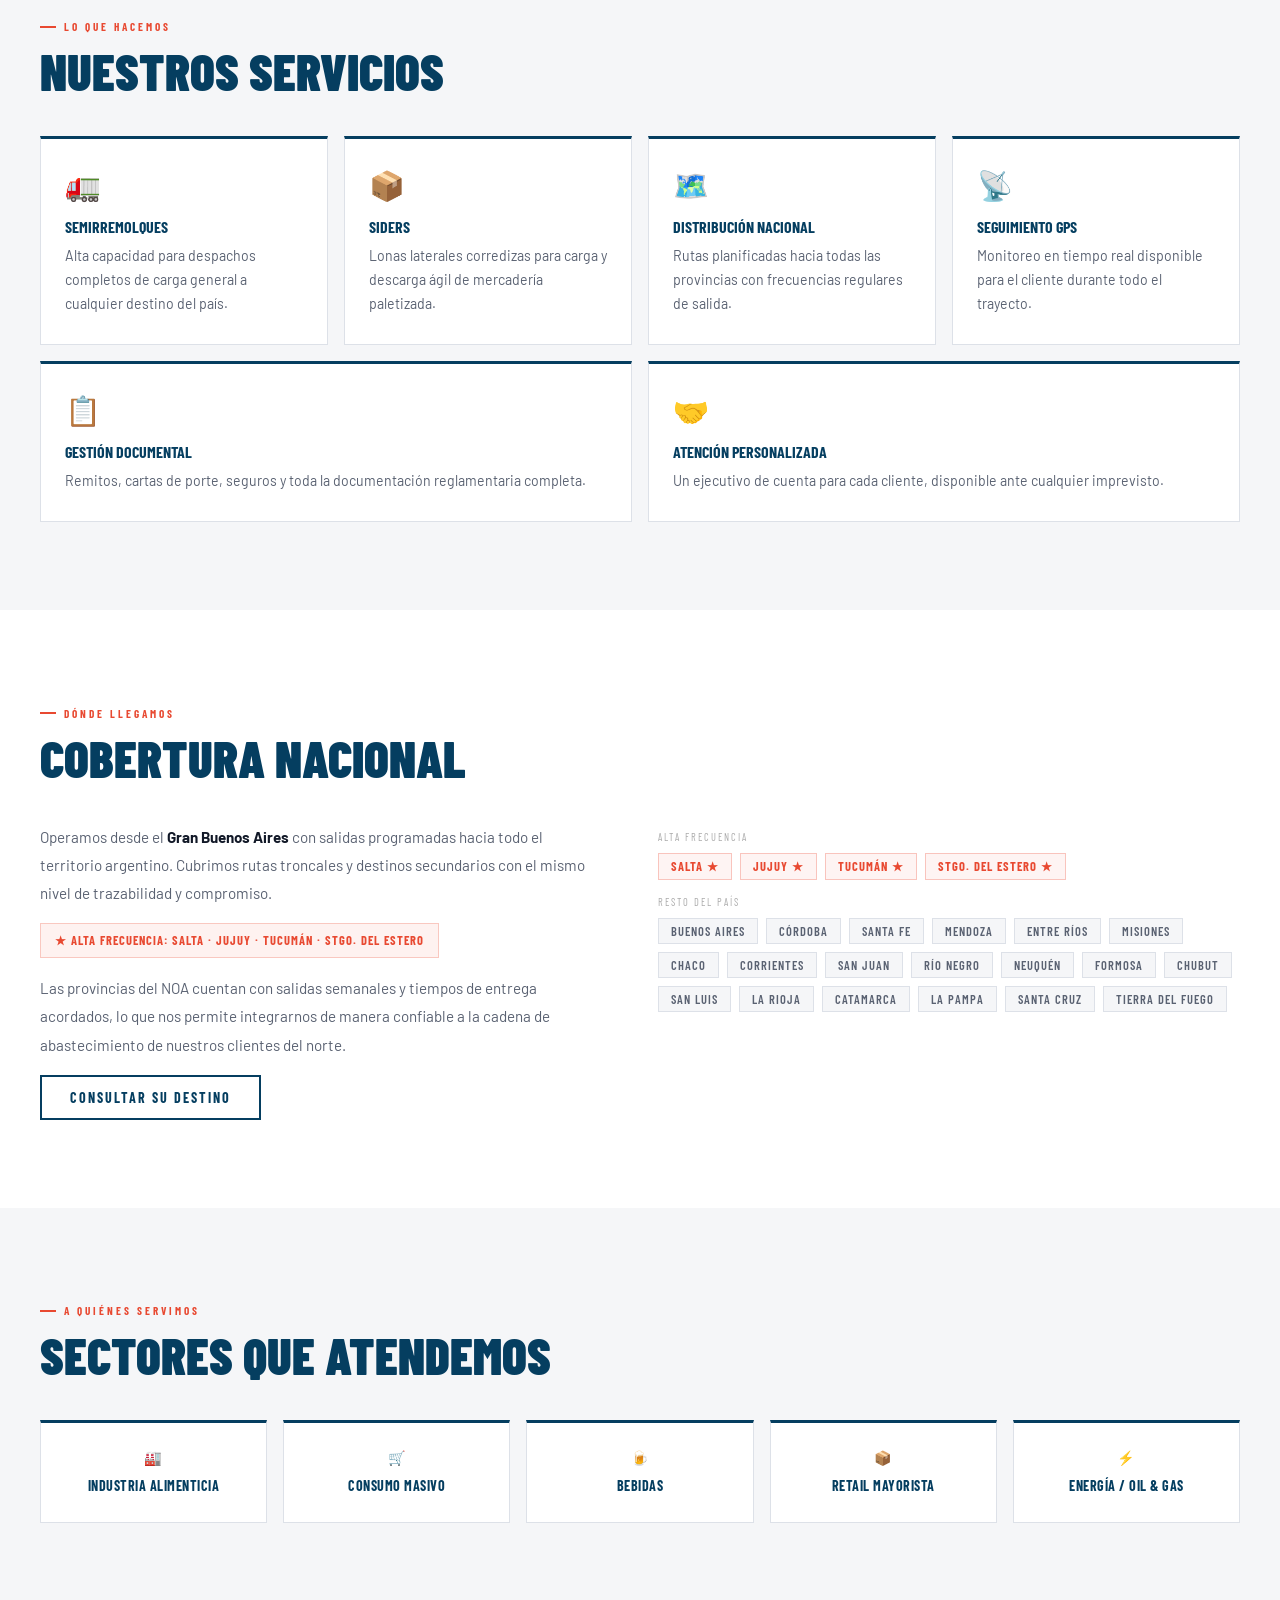
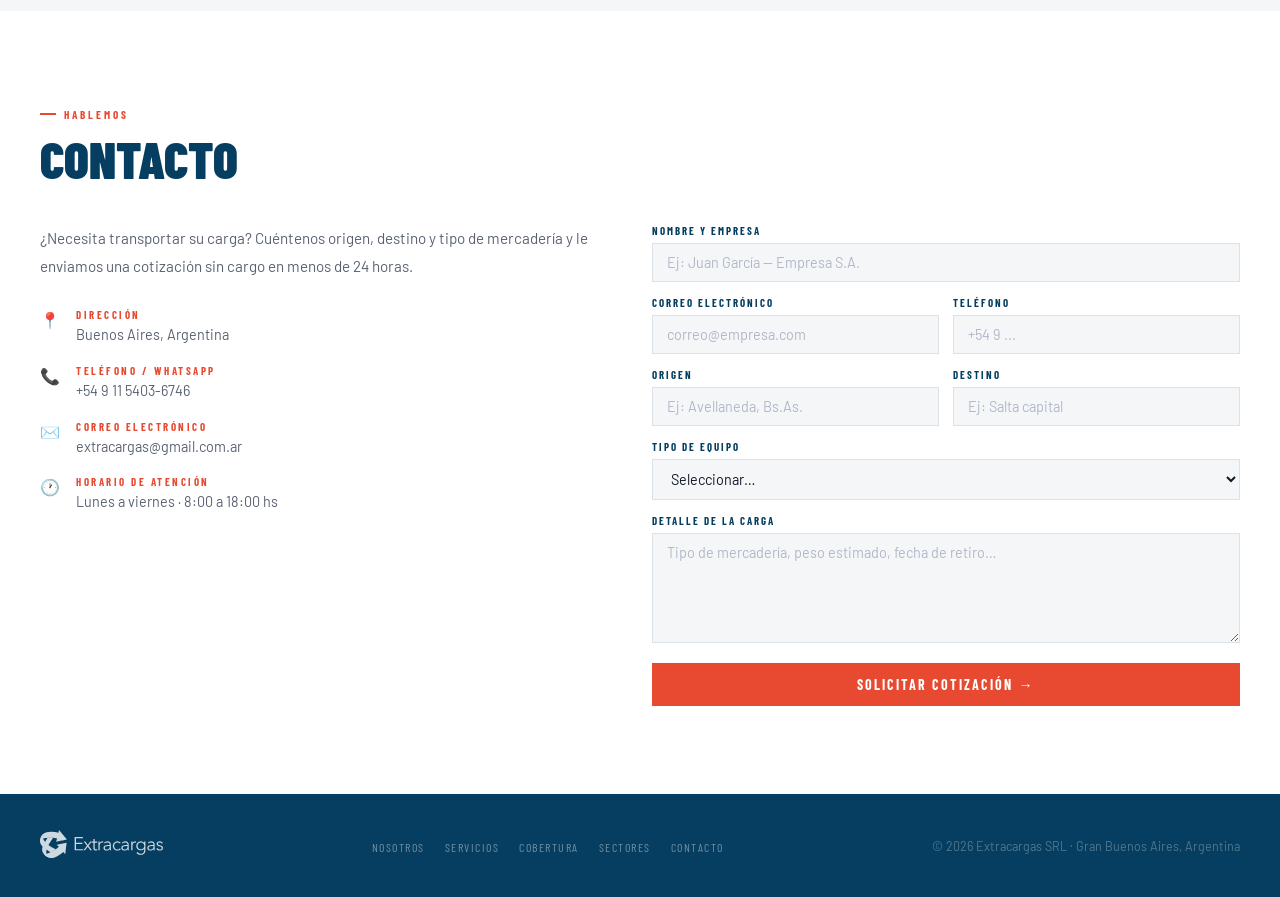
==== commit 83412fff: "Update index.htmlmodificacion pie" ====
--- a/index.html
+++ b/index.html
@@ -425,7 +425,7 @@
         <li><a href="#contacto">Contacto</a></li>
       </ul>
 
-      <p class="footer-copy">© 2025 Extracargas · Gran Buenos Aires, Argentina</p>
+      <p class="footer-copy">© 2026 Extracargas SRL · Gran Buenos Aires, Argentina</p>
 
     </div>
   </footer>
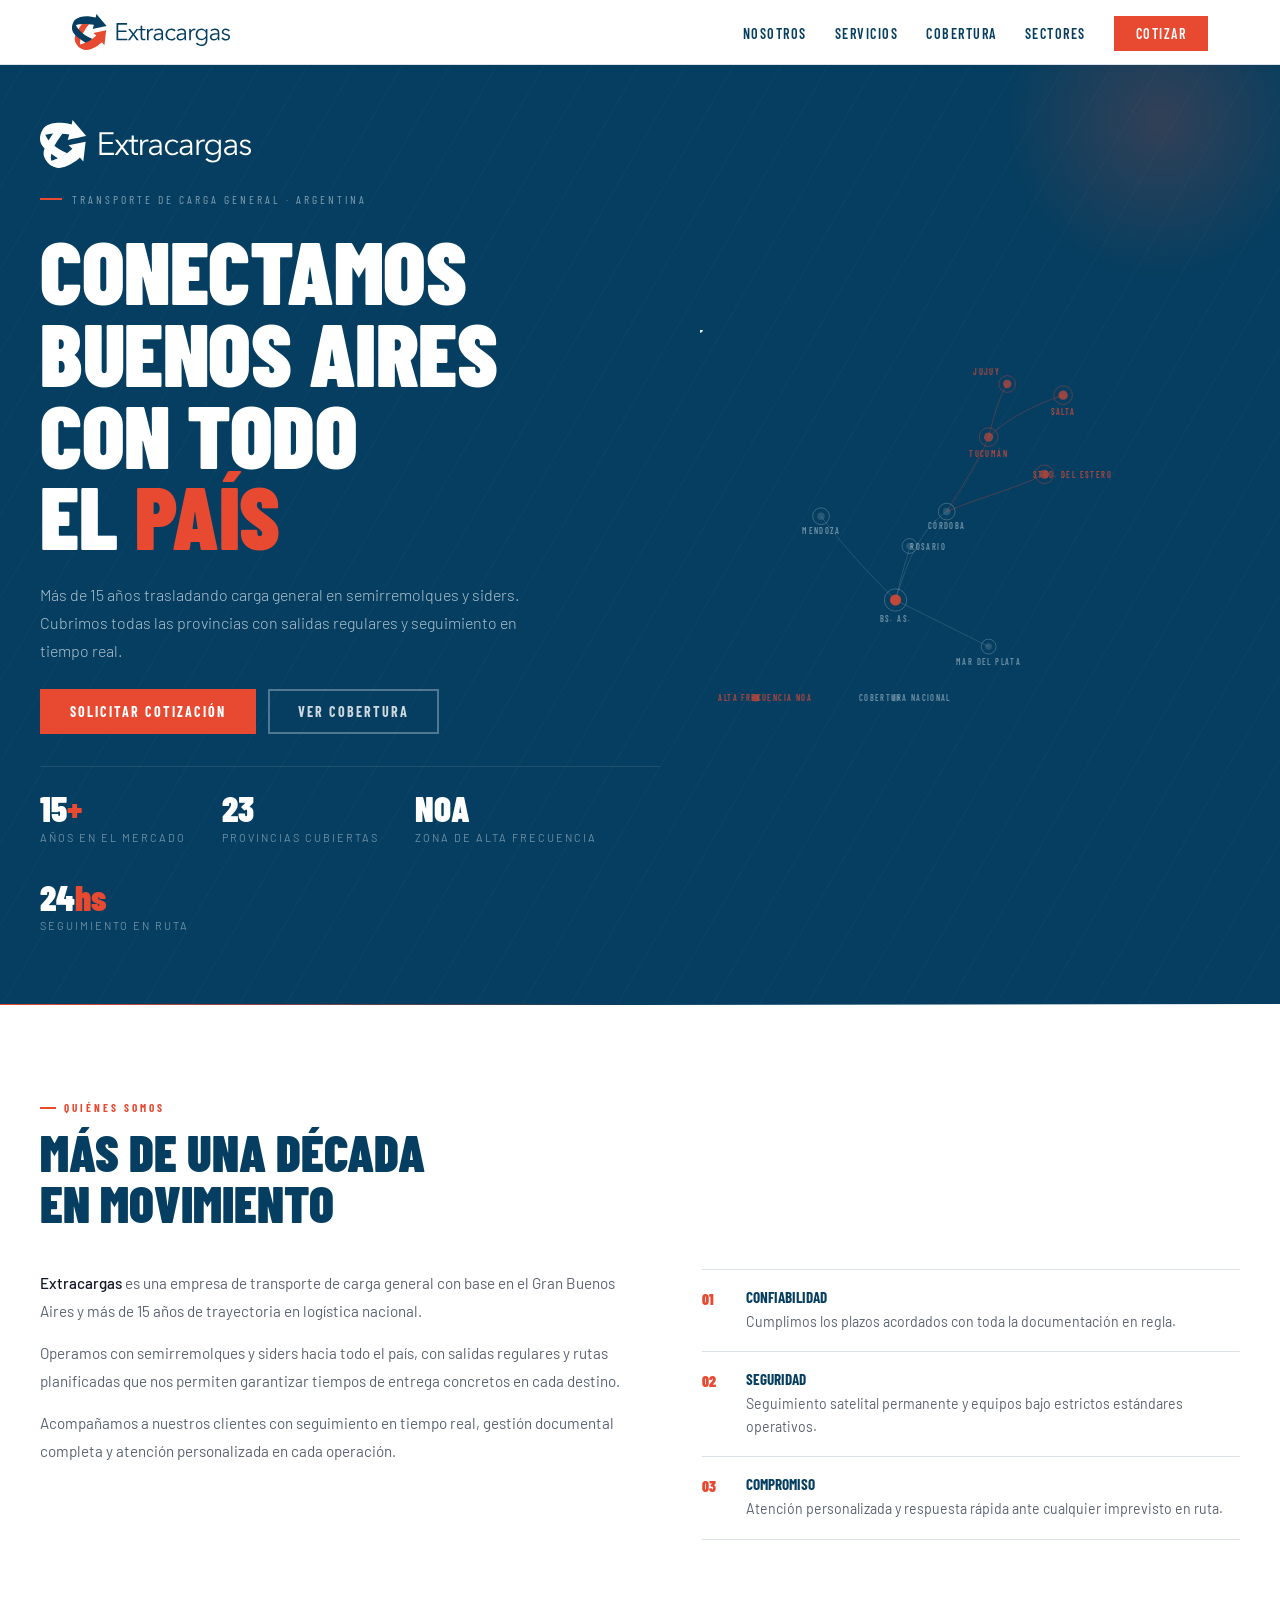
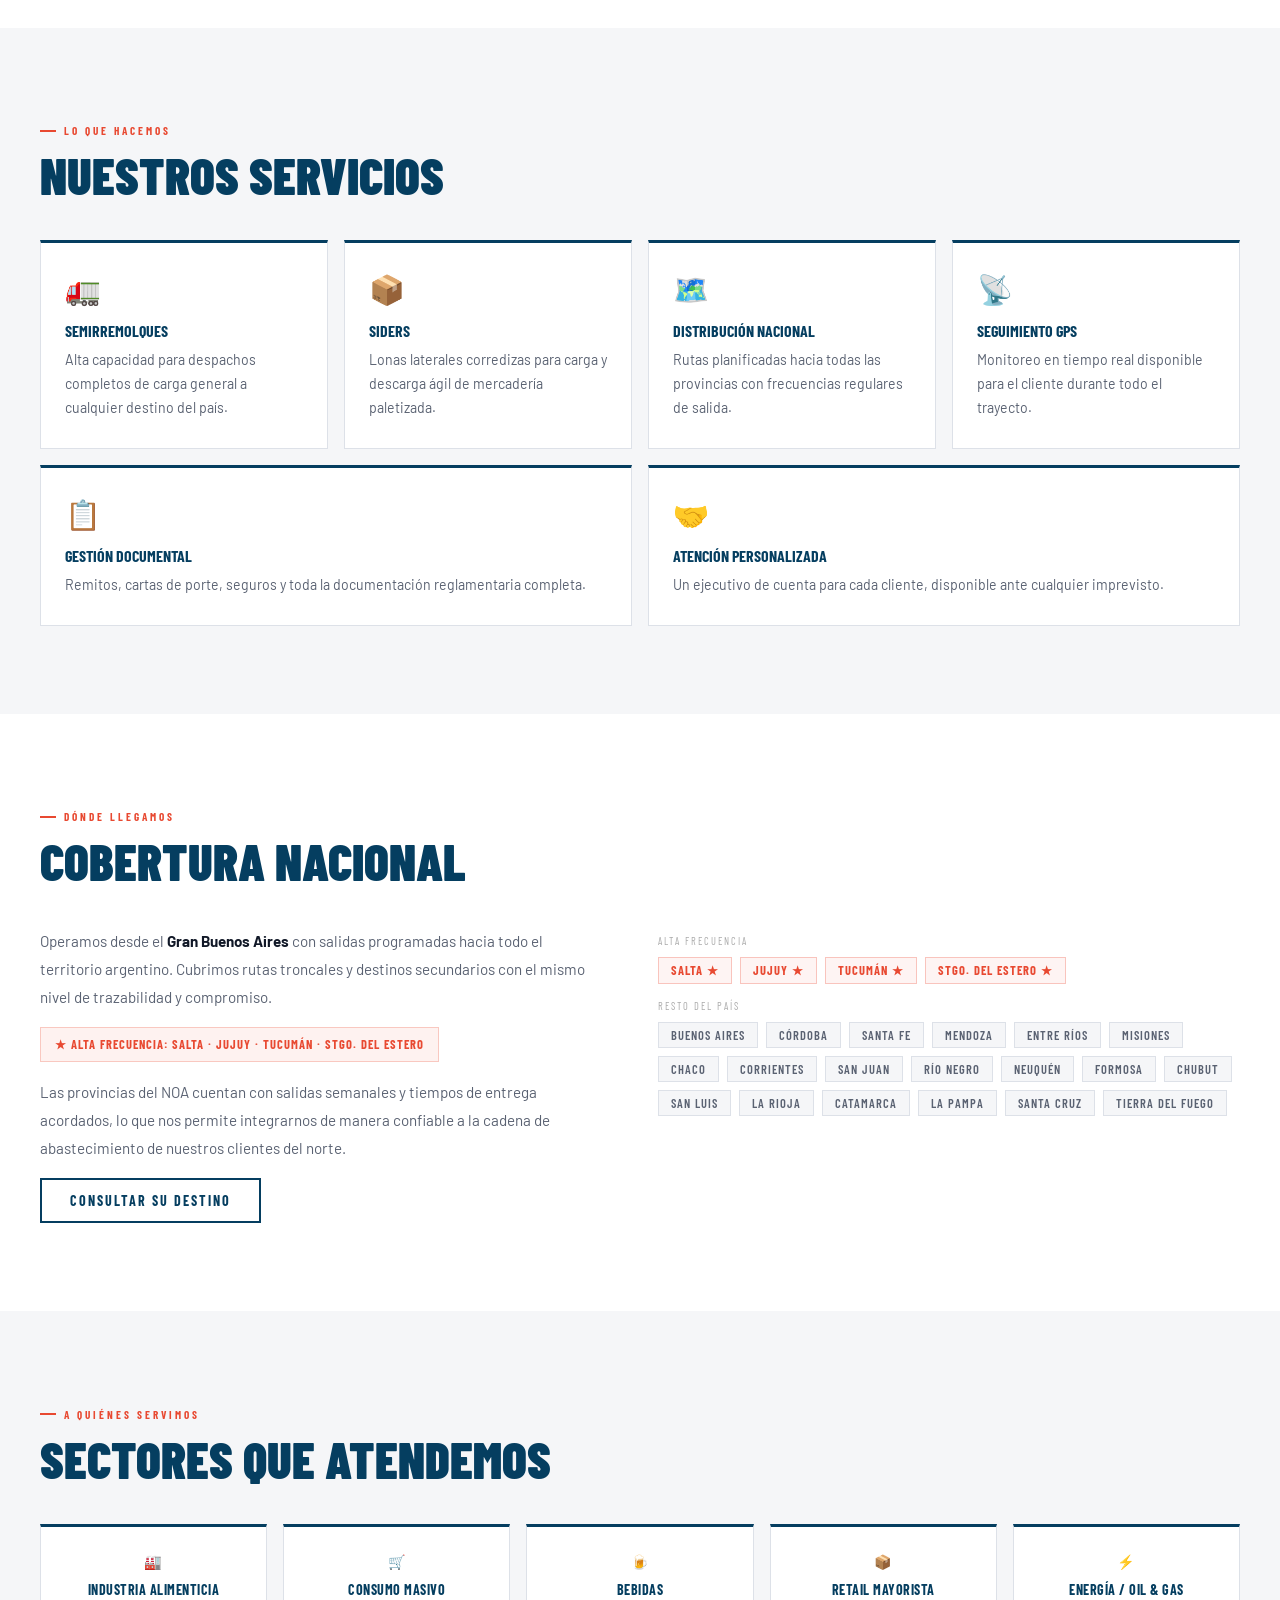
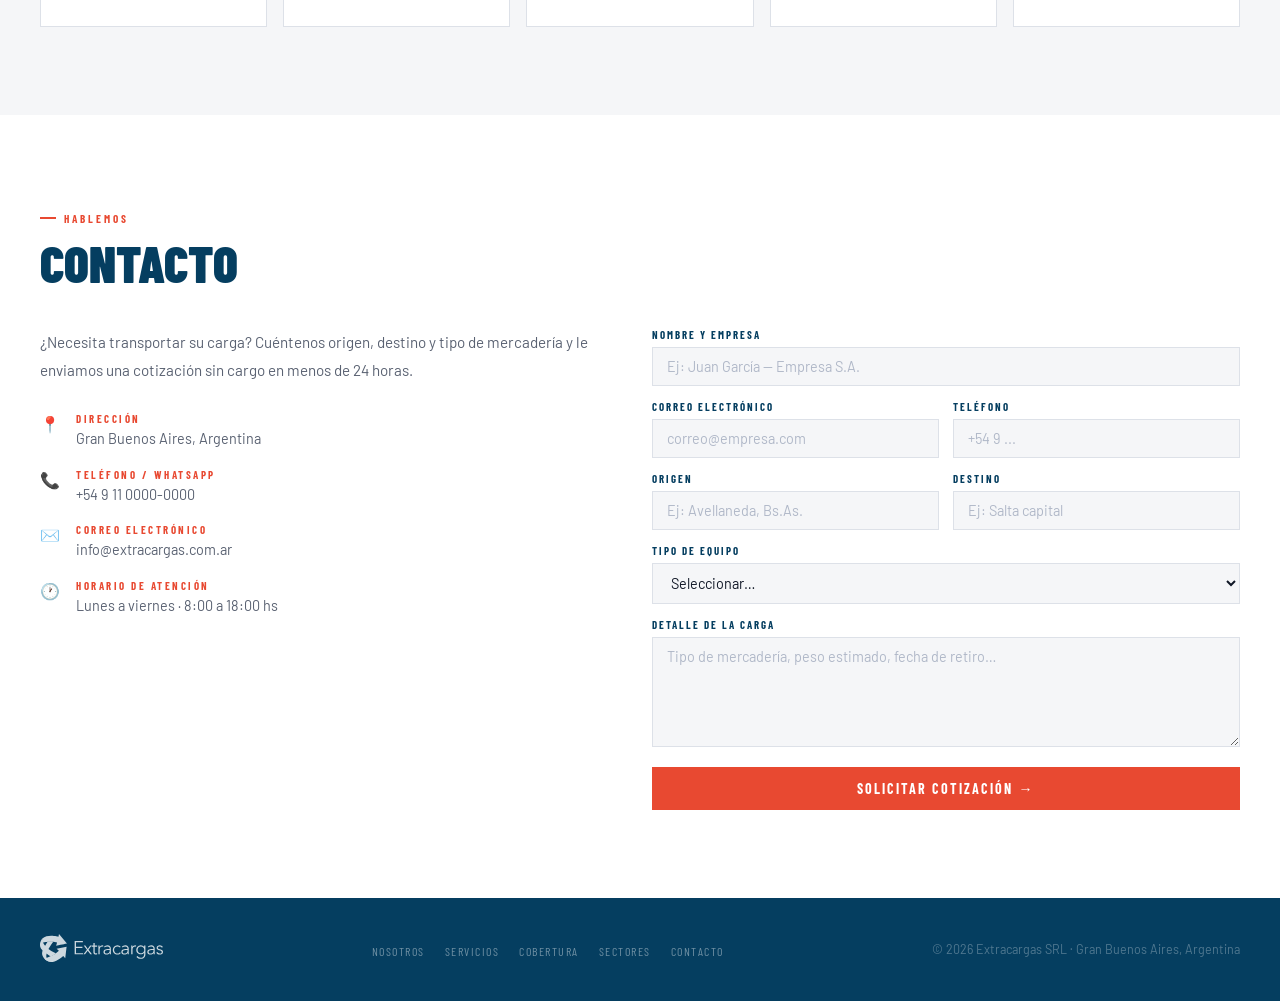
==== commit 6d725be1: "nueva version" ====
--- a/index.html
+++ b/index.html
@@ -66,46 +66,182 @@
   <section id="inicio" class="hero">
     <div class="hero-inner">
 
-      <!-- Logo blanco para fondo azul -->
-      <div class="hero-logo">
-        <img src="img/logo_horizontal.svg" alt="Extracargas" style="filter: brightness(0) invert(1);"/>
-      </div>
-
-      <span class="hero-tag">Transporte de Carga General · Argentina</span>
-
-      <h1 class="hero-titulo">
-        Conectamos<br>
-        Buenos Aires<br>
-        con todo<br>
-        el <span class="acento">país</span>
-      </h1>
-
-      <p class="hero-subtitulo">
-                Transporte de carga general con salidas regulares y seguimiento en tiempo real para empresas en todo el país.
-      </p>
-
-      <div class="hero-botones">
-        <a href="#contacto" class="btn-rojo">Solicitar cotización</a>
-        <a href="#cobertura" class="btn-ghost-blanco">Ver cobertura</a>
-      </div>
-
-      <div class="hero-stats">
-        <div>
-          <div class="stat-numero">15<span>+</span></div>
-          <div class="stat-etiqueta">Años en el mercado</div>
-        </div>
-        <div>
-          <div class="stat-numero">23</div>
-          <div class="stat-etiqueta">Provincias cubiertas</div>
-        </div>
-        <div>
-          <div class="stat-numero">NOA</div>
-          <div class="stat-etiqueta">Zona de alta frecuencia</div>
-        </div>
-        <div>
-          <div class="stat-numero">24<span>hs</span></div>
-          <div class="stat-etiqueta">Seguimiento en ruta</div>
-        </div>
+      <!-- Columna izquierda: texto -->
+      <div class="hero-contenido">
+
+        <div class="hero-logo">
+          <img src="img/logo_horizontal.svg" alt="Extracargas" style="filter: brightness(0) invert(1);"/>
+        </div>
+
+        <span class="hero-tag">Transporte de Carga General · Argentina</span>
+
+        <h1 class="hero-titulo">
+          Conectamos<br>
+          Buenos Aires<br>
+          con todo<br>
+          el <span class="acento">país</span>
+        </h1>
+
+        <p class="hero-subtitulo">
+          Más de 15 años trasladando carga general en semirremolques y siders. Cubrimos todas las provincias con salidas regulares y seguimiento en tiempo real.
+        </p>
+
+        <div class="hero-botones">
+          <a href="#contacto" class="btn-rojo">Solicitar cotización</a>
+          <a href="#cobertura" class="btn-ghost-blanco">Ver cobertura</a>
+        </div>
+
+        <div class="hero-stats">
+          <div>
+            <div class="stat-numero">15<span>+</span></div>
+            <div class="stat-etiqueta">Años en el mercado</div>
+          </div>
+          <div>
+            <div class="stat-numero">23</div>
+            <div class="stat-etiqueta">Provincias cubiertas</div>
+          </div>
+          <div>
+            <div class="stat-numero">NOA</div>
+            <div class="stat-etiqueta">Zona de alta frecuencia</div>
+          </div>
+          <div>
+            <div class="stat-numero">24<span>hs</span></div>
+            <div class="stat-etiqueta">Seguimiento en ruta</div>
+          </div>
+        </div>
+
+      </div>
+
+      <!-- Columna derecha: animación de rutas -->
+      <div class="hero-animacion" aria-hidden="true">
+        <svg width="100%" viewBox="0 0 580 420" xmlns="http://www.w3.org/2000/svg">
+          <defs>
+            <style>
+              .ruta{fill:none;stroke:rgba(255,255,255,0.15);stroke-width:1;stroke-dasharray:600;stroke-dashoffset:600}
+              .ruta-noa{stroke:rgba(232,73,49,0.35)}
+              .nodo-anillo{fill:none;stroke:rgba(255,255,255,0.25);stroke-width:1}
+              .nodo-centro{fill:rgba(255,255,255,0.15)}
+              .nodo-etiqueta{font-family:"Barlow Condensed","Barlow",sans-serif;font-size:9px;font-weight:600;letter-spacing:1.5px;text-transform:uppercase;fill:rgba(255,255,255,0.45);text-anchor:middle}
+              .nodo-etiqueta-noa{fill:rgba(232,73,49,0.8)}
+              .pulso{fill:none;stroke-width:1;opacity:0}
+              .r1{animation:dibujar 1.8s 0.2s ease forwards}
+              .r2{animation:dibujar 1.8s 0.5s ease forwards}
+              .r3{animation:dibujar 1.8s 0.8s ease forwards}
+              .r4{animation:dibujar 1.8s 1.0s ease forwards}
+              .r5{animation:dibujar 1.8s 1.2s ease forwards}
+              .r6{animation:dibujar 1.8s 1.4s ease forwards}
+              .r7{animation:dibujar 1.8s 0.3s ease forwards}
+              .r8{animation:dibujar 1.8s 0.6s ease forwards}
+              @keyframes dibujar{to{stroke-dashoffset:0}}
+              .nodo-g{opacity:0}
+              .ng1{animation:aparecer 0.4s 1.8s ease forwards}
+              .ng2{animation:aparecer 0.4s 2.1s ease forwards}
+              .ng3{animation:aparecer 0.4s 2.0s ease forwards}
+              .ng4{animation:aparecer 0.4s 2.3s ease forwards}
+              .ng5{animation:aparecer 0.4s 2.2s ease forwards}
+              .ng6{animation:aparecer 0.4s 2.4s ease forwards}
+              .ng7{animation:aparecer 0.4s 2.5s ease forwards}
+              .ng-bga{animation:aparecer 0.6s 0.1s ease forwards}
+              @keyframes aparecer{from{opacity:0;transform:scale(0.5)}to{opacity:1;transform:scale(1)}}
+              .p1{animation:pulsar 2.5s 3.0s ease-out infinite;stroke:rgba(255,255,255,0.3)}
+              .p2{animation:pulsar 2.5s 3.3s ease-out infinite;stroke:rgba(255,255,255,0.3)}
+              .p3{animation:pulsar 2.5s 3.6s ease-out infinite;stroke:rgba(232,73,49,0.5)}
+              .p4{animation:pulsar 2.5s 3.9s ease-out infinite;stroke:rgba(232,73,49,0.5)}
+              .p5{animation:pulsar 2.5s 4.2s ease-out infinite;stroke:rgba(232,73,49,0.5)}
+              .p6{animation:pulsar 2.5s 3.1s ease-out infinite;stroke:rgba(255,255,255,0.3)}
+              .p7{animation:pulsar 2.5s 3.8s ease-out infinite;stroke:rgba(255,255,255,0.3)}
+              .p-bga{animation:pulsar 3s 0.5s ease-out infinite;stroke:rgba(232,73,49,0.6)}
+              @keyframes pulsar{0%{r:5;opacity:0.8}100%{r:18;opacity:0}}
+              .bga-dot{animation:bga-pulso 2s 1s ease-out infinite}
+              @keyframes bga-pulso{0%,100%{r:6;opacity:1}50%{r:8;opacity:0.8}}
+              .leyenda-g{opacity:0;animation:aparecer 0.5s 3.5s ease forwards}
+            </style>
+            <path id="ruta-noa-salta" d="M 210 290 C 220 260 230 220 265 195 C 280 170 300 140 310 115 C 330 95 360 80 390 70"/>
+            <path id="ruta-cba" d="M 210 290 C 220 260 230 220 265 195"/>
+            <path id="ruta-mza" d="M 210 290 C 190 270 160 240 130 200"/>
+          </defs>
+
+          <path class="ruta r1" d="M 210 290 C 220 260 230 220 265 195"/>
+          <path class="ruta r2" d="M 210 290 C 190 270 160 240 130 200"/>
+          <path class="ruta r7" d="M 210 290 C 215 270 220 250 225 235"/>
+          <path class="ruta r8" d="M 210 290 C 230 300 270 320 310 340"/>
+          <path class="ruta ruta-noa r3" d="M 265 195 C 280 170 300 140 310 115"/>
+          <path class="ruta ruta-noa r4" d="M 265 195 C 300 180 340 170 370 155"/>
+          <path class="ruta ruta-noa r5" d="M 310 115 C 330 95 360 80 390 70"/>
+          <path class="ruta ruta-noa r6" d="M 310 115 C 315 95 320 75 330 58"/>
+
+          <g class="nodo-g ng-bga" style="transform-origin:210px 290px">
+            <circle class="pulso p-bga" cx="210" cy="290" r="5"/>
+            <circle class="nodo-anillo" cx="210" cy="290" r="12"/>
+            <circle class="bga-dot" cx="210" cy="290" r="6" fill="#e84931" opacity="0.9"/>
+            <text class="nodo-etiqueta" x="210" y="314">Bs. As.</text>
+          </g>
+          <g class="nodo-g ng1" style="transform-origin:265px 195px">
+            <circle class="pulso p1" cx="265" cy="195" r="5"/>
+            <circle class="nodo-anillo" cx="265" cy="195" r="9"/>
+            <circle class="nodo-centro" cx="265" cy="195" r="4"/>
+            <text class="nodo-etiqueta" x="265" y="214">Córdoba</text>
+          </g>
+          <g class="nodo-g ng2" style="transform-origin:130px 200px">
+            <circle class="pulso p2" cx="130" cy="200" r="5"/>
+            <circle class="nodo-anillo" cx="130" cy="200" r="9"/>
+            <circle class="nodo-centro" cx="130" cy="200" r="4"/>
+            <text class="nodo-etiqueta" x="130" y="219">Mendoza</text>
+          </g>
+          <g class="nodo-g ng6" style="transform-origin:225px 232px">
+            <circle class="pulso p6" cx="225" cy="232" r="5"/>
+            <circle class="nodo-anillo" cx="225" cy="232" r="8"/>
+            <circle class="nodo-centro" cx="225" cy="232" r="3.5"/>
+            <text class="nodo-etiqueta" x="245" y="236">Rosario</text>
+          </g>
+          <g class="nodo-g ng7" style="transform-origin:310px 340px">
+            <circle class="pulso p7" cx="310" cy="340" r="5"/>
+            <circle class="nodo-anillo" cx="310" cy="340" r="8"/>
+            <circle class="nodo-centro" cx="310" cy="340" r="3.5"/>
+            <text class="nodo-etiqueta" x="310" y="360">Mar del Plata</text>
+          </g>
+          <g class="nodo-g ng3" style="transform-origin:310px 115px">
+            <circle class="pulso p3" cx="310" cy="115" r="5"/>
+            <circle cx="310" cy="115" r="10" fill="none" stroke="rgba(232,73,49,0.4)" stroke-width="1"/>
+            <circle cx="310" cy="115" r="5" fill="rgba(232,73,49,0.6)"/>
+            <text class="nodo-etiqueta nodo-etiqueta-noa" x="310" y="136">Tucumán</text>
+          </g>
+          <g class="nodo-g ng4" style="transform-origin:370px 155px">
+            <circle class="pulso p4" cx="370" cy="155" r="5"/>
+            <circle cx="370" cy="155" r="10" fill="none" stroke="rgba(232,73,49,0.4)" stroke-width="1"/>
+            <circle cx="370" cy="155" r="5" fill="rgba(232,73,49,0.6)"/>
+            <text class="nodo-etiqueta nodo-etiqueta-noa" x="400" y="159">Stgo. del Estero</text>
+          </g>
+          <g class="nodo-g ng5" style="transform-origin:390px 70px">
+            <circle class="pulso p5" cx="390" cy="70" r="5"/>
+            <circle cx="390" cy="70" r="10" fill="none" stroke="rgba(232,73,49,0.4)" stroke-width="1"/>
+            <circle cx="390" cy="70" r="5" fill="rgba(232,73,49,0.7)"/>
+            <text class="nodo-etiqueta nodo-etiqueta-noa" x="390" y="91">Salta</text>
+          </g>
+          <g class="nodo-g ng5" style="transform-origin:330px 58px">
+            <circle class="pulso p5" cx="330" cy="58" r="5"/>
+            <circle cx="330" cy="58" r="9" fill="none" stroke="rgba(232,73,49,0.4)" stroke-width="1"/>
+            <circle cx="330" cy="58" r="4.5" fill="rgba(232,73,49,0.65)"/>
+            <text class="nodo-etiqueta nodo-etiqueta-noa" x="308" y="48">Jujuy</text>
+          </g>
+
+          <circle r="3" fill="rgba(255,255,255,0.9)">
+            <animateMotion dur="3.5s" begin="3.5s" repeatCount="indefinite"><mpath href="#ruta-noa-salta"/></animateMotion>
+          </circle>
+          <circle r="2.5" fill="rgba(255,255,255,0.9)">
+            <animateMotion dur="3s" begin="4.2s" repeatCount="indefinite"><mpath href="#ruta-cba"/></animateMotion>
+          </circle>
+          <circle r="2.5" fill="rgba(255,255,255,0.9)">
+            <animateMotion dur="3.8s" begin="5.0s" repeatCount="indefinite"><mpath href="#ruta-mza"/></animateMotion>
+          </circle>
+
+          <g class="leyenda-g">
+            <circle cx="60" cy="395" r="4" fill="rgba(232,73,49,0.7)"/>
+            <text class="nodo-etiqueta nodo-etiqueta-noa" x="70" y="399" text-anchor="start">Alta frecuencia NOA</text>
+            <circle cx="210" cy="395" r="4" fill="rgba(255,255,255,0.2)"/>
+            <text class="nodo-etiqueta" x="220" y="399" text-anchor="start">Cobertura nacional</text>
+          </g>
+        </svg>
       </div>
 
     </div>
@@ -324,21 +460,21 @@
             <span class="dato-icono">📍</span>
             <div>
               <div class="dato-etiqueta">Dirección</div>
-              <div class="dato-valor">Buenos Aires, Argentina</div>
+              <div class="dato-valor">Gran Buenos Aires, Argentina</div>
             </div>
           </div>
           <div class="dato-contacto">
             <span class="dato-icono">📞</span>
             <div>
               <div class="dato-etiqueta">Teléfono / WhatsApp</div>
-              <a href="tel:+5491100000000" class="dato-valor">+54 9 11 5403-6746</a>
+              <a href="tel:+5491100000000" class="dato-valor">+54 9 11 0000-0000</a>
             </div>
           </div>
           <div class="dato-contacto">
             <span class="dato-icono">✉️</span>
             <div>
               <div class="dato-etiqueta">Correo electrónico</div>
-              <a href="mailto:extracargas@gmail.com.ar" class="dato-valor">extracargas@gmail.com.ar</a>
+              <a href="mailto:info@extracargas.com.ar" class="dato-valor">info@extracargas.com.ar</a>
             </div>
           </div>
           <div class="dato-contacto">
--- a/css/styles.css
+++ b/css/styles.css
@@ -859,3 +859,37 @@
   .btn-ghost-blanco,
   .btn-ghost-azul { text-align: center; }
 }
+
+/* ============================================================
+   HERO — layout dos columnas con animación
+   ============================================================ */
+.hero-inner {
+  flex-direction: row;
+  align-items: center;
+  gap: 40px;
+}
+
+.hero-contenido {
+  flex: 1 1 420px;
+  display: flex;
+  flex-direction: column;
+  gap: 24px;
+}
+
+.hero-animacion {
+  flex: 1 1 340px;
+  display: flex;
+  align-items: center;
+  justify-content: center;
+  opacity: 0.92;
+}
+
+/* En mobile: una sola columna, animación oculta */
+@media (max-width: 900px) {
+  .hero-inner {
+    flex-direction: column;
+  }
+  .hero-animacion {
+    display: none;
+  }
+}
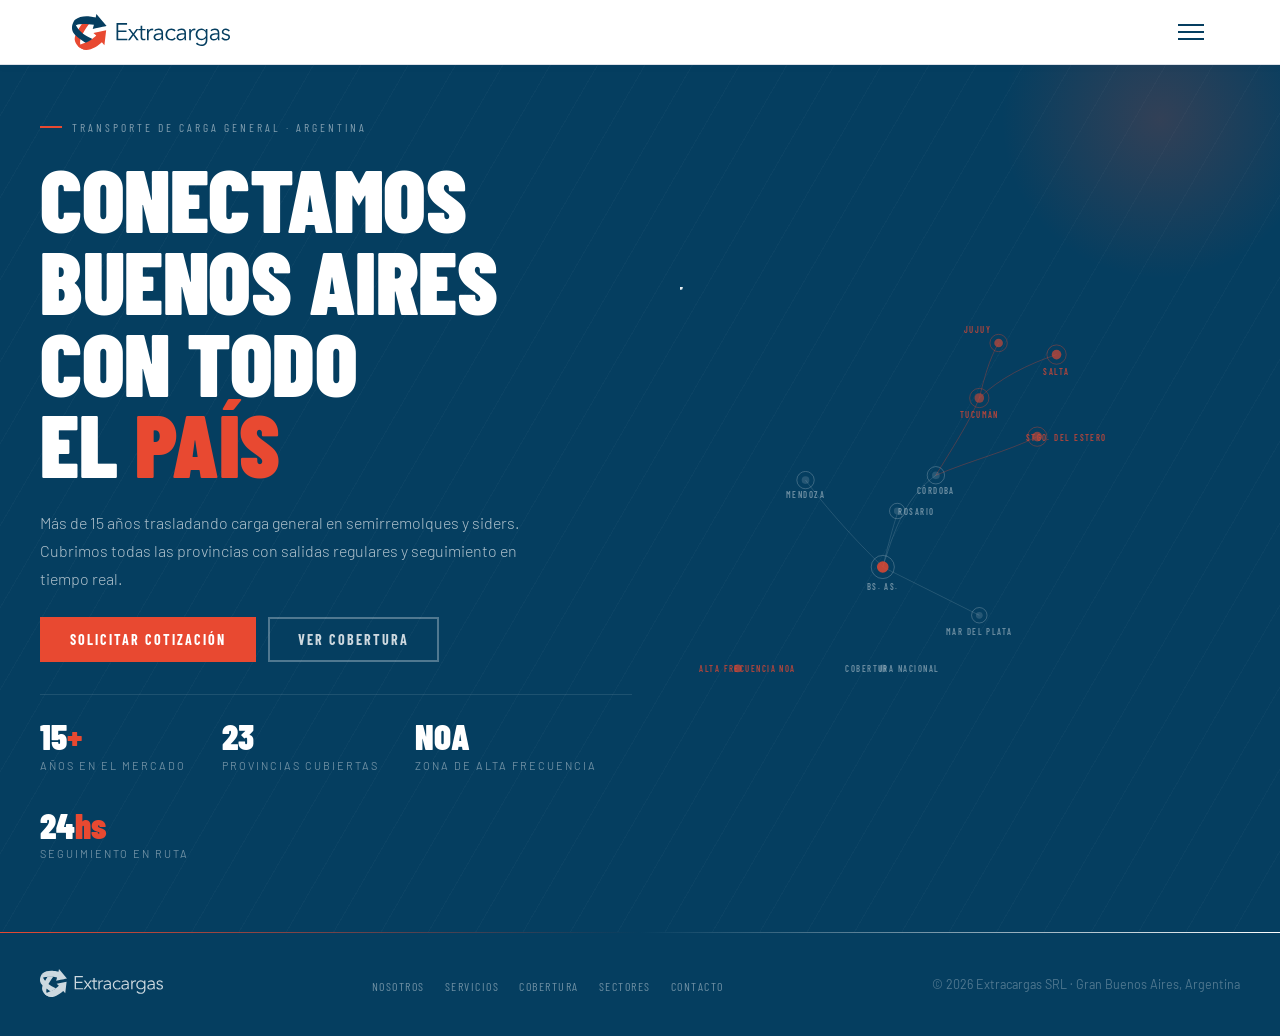
==== commit 5727b84a: "cambio de one page a varias + galeria + menu desplegable" ====
--- a/index.html
+++ b/index.html
@@ -27,35 +27,46 @@
     <div class="nav-inner">
 
       <!-- Logo -->
-      <a href="#inicio" class="nav-logo">
+      <a href="index.html" class="nav-logo">
         <img src="img/logo_horizontal.svg" alt="Extracargas"/>
       </a>
 
-      <!-- Links desktop -->
+      <!-- Links desktop (se ocultan con el nuevo CSS) -->
       <ul class="nav-enlaces">
-        <li><a href="#nosotros">Nosotros</a></li>
-        <li><a href="#servicios">Servicios</a></li>
-        <li><a href="#cobertura">Cobertura</a></li>
-        <li><a href="#sectores">Sectores</a></li>
-        <li><a href="#contacto" class="nav-cta">Cotizar</a></li>
+        <li><a href="nosotros.html">Nosotros</a></li>
+        <li><a href="servicios.html">Servicios</a></li>
+        <li><a href="cobertura.html">Cobertura</a></li>
+        <li><a href="sectores.html">Sectores</a></li>
+        <li><a href="contacto.html" class="nav-cta">Cotizar</a></li>
       </ul>
 
-      <!-- Botón hamburguesa (mobile) -->
-      <button class="nav-hamburger" id="hamburger" aria-label="Abrir menú">
-        <span></span>
-        <span></span>
-        <span></span>
-      </button>
+      <!-- Botón hamburguesa (mobile y desktop) -->
+      <div class="nav-derecha">
+        <button class="nav-hamburger" id="hamburger" aria-label="Abrir menú">
+          <span></span>
+          <span></span>
+          <span></span>
+        </button>
+
+        <!-- Menú desplegable desktop -->
+        <div class="nav-menu-desktop" id="menuDesktop">
+          <a href="nosotros.html">Nosotros</a>
+          <a href="servicios.html">Servicios</a>
+          <a href="cobertura.html">Cobertura</a>
+          <a href="sectores.html">Sectores</a>
+          <a href="contacto.html" class="nav-cta">Cotizar</a>
+        </div>
+      </div>
 
     </div>
 
     <!-- Menú mobile desplegable -->
     <div class="nav-menu-mobile" id="menuMobile">
-      <a href="#nosotros"  onclick="cerrarMenu()">Nosotros</a>
-      <a href="#servicios" onclick="cerrarMenu()">Servicios</a>
-      <a href="#cobertura" onclick="cerrarMenu()">Cobertura</a>
-      <a href="#sectores"  onclick="cerrarMenu()">Sectores</a>
-      <a href="#contacto"  onclick="cerrarMenu()">Cotizar</a>
+      <a href="nosotros.html"  onclick="cerrarMenu()">Nosotros</a>
+      <a href="servicios.html" onclick="cerrarMenu()">Servicios</a>
+      <a href="cobertura.html" onclick="cerrarMenu()">Cobertura</a>
+      <a href="sectores.html"  onclick="cerrarMenu()">Sectores</a>
+      <a href="contacto.html"  onclick="cerrarMenu()">Cotizar</a>
     </div>
   </nav>
 
@@ -68,10 +79,6 @@
 
       <!-- Columna izquierda: texto -->
       <div class="hero-contenido">
-
-        <div class="hero-logo">
-          <img src="img/logo_horizontal.svg" alt="Extracargas" style="filter: brightness(0) invert(1);"/>
-        </div>
 
         <span class="hero-tag">Transporte de Carga General · Argentina</span>
 
@@ -87,8 +94,8 @@
         </p>
 
         <div class="hero-botones">
-          <a href="#contacto" class="btn-rojo">Solicitar cotización</a>
-          <a href="#cobertura" class="btn-ghost-blanco">Ver cobertura</a>
+          <a href="contacto.html" class="btn-rojo">Solicitar cotización</a>
+          <a href="cobertura.html" class="btn-ghost-blanco">Ver cobertura</a>
         </div>
 
         <div class="hero-stats">
@@ -251,314 +258,21 @@
 
 
   <!-- ══════════════════════════════════════
-       NOSOTROS
-  ══════════════════════════════════════ -->
-  <section id="nosotros" class="seccion">
-    <div class="seccion-inner">
-
-      <div class="seccion-label fade-up">Quiénes somos</div>
-      <h2 class="seccion-titulo fade-up">Más de una década<br>en movimiento</h2>
-
-      <div class="nosotros-grilla">
-        <div class="nosotros-texto fade-up">
-          <p>
-            <strong>Extracargas</strong> es una empresa de transporte de carga general con base en el Gran Buenos Aires y más de 15 años de trayectoria en logística nacional.
-          </p>
-          <p>
-            Operamos con semirremolques y siders hacia todo el país, con salidas regulares y rutas planificadas que nos permiten garantizar tiempos de entrega concretos en cada destino.
-          </p>
-          <p>
-            Acompañamos a nuestros clientes con seguimiento en tiempo real, gestión documental completa y atención personalizada en cada operación.
-          </p>
-        </div>
-
-        <div class="nosotros-valores fade-up">
-          <div class="valor-item">
-            <div class="valor-numero">01</div>
-            <div class="valor-cuerpo">
-              <h4>Confiabilidad</h4>
-              <p>Cumplimos los plazos acordados con toda la documentación en regla.</p>
-            </div>
-          </div>
-          <div class="valor-item">
-            <div class="valor-numero">02</div>
-            <div class="valor-cuerpo">
-              <h4>Seguridad</h4>
-              <p>Seguimiento satelital permanente y equipos bajo estrictos estándares operativos.</p>
-            </div>
-          </div>
-          <div class="valor-item">
-            <div class="valor-numero">03</div>
-            <div class="valor-cuerpo">
-              <h4>Compromiso</h4>
-              <p>Atención personalizada y respuesta rápida ante cualquier imprevisto en ruta.</p>
-            </div>
-          </div>
-        </div>
-      </div>
-
-    </div>
-  </section>
-
-
-  <!-- ══════════════════════════════════════
-       SERVICIOS
-  ══════════════════════════════════════ -->
-  <section id="servicios" class="seccion seccion-fondo-gris">
-    <div class="seccion-inner">
-
-      <div class="seccion-label fade-up">Lo que hacemos</div>
-      <h2 class="seccion-titulo fade-up">Nuestros servicios</h2>
-
-      <div class="servicios-grilla">
-        <div class="tarjeta-servicio fade-up">
-          <span class="tarjeta-icono">🚛</span>
-          <h3>Semirremolques</h3>
-          <p>Alta capacidad para despachos completos de carga general a cualquier destino del país.</p>
-        </div>
-        <div class="tarjeta-servicio fade-up">
-          <span class="tarjeta-icono">📦</span>
-          <h3>Siders</h3>
-          <p>Lonas laterales corredizas para carga y descarga ágil de mercadería paletizada.</p>
-        </div>
-        <div class="tarjeta-servicio fade-up">
-          <span class="tarjeta-icono">🗺️</span>
-          <h3>Distribución nacional</h3>
-          <p>Rutas planificadas hacia todas las provincias con frecuencias regulares de salida.</p>
-        </div>
-        <div class="tarjeta-servicio fade-up">
-          <span class="tarjeta-icono">📡</span>
-          <h3>Seguimiento GPS</h3>
-          <p>Monitoreo en tiempo real disponible para el cliente durante todo el trayecto.</p>
-        </div>
-        <div class="tarjeta-servicio fade-up">
-          <span class="tarjeta-icono">📋</span>
-          <h3>Gestión documental</h3>
-          <p>Remitos, cartas de porte, seguros y toda la documentación reglamentaria completa.</p>
-        </div>
-        <div class="tarjeta-servicio fade-up">
-          <span class="tarjeta-icono">🤝</span>
-          <h3>Atención personalizada</h3>
-          <p>Un ejecutivo de cuenta para cada cliente, disponible ante cualquier imprevisto.</p>
-        </div>
-      </div>
-
-    </div>
-  </section>
-
-
-  <!-- ══════════════════════════════════════
-       COBERTURA
-  ══════════════════════════════════════ -->
-  <section id="cobertura" class="seccion">
-    <div class="seccion-inner">
-
-      <div class="seccion-label fade-up">Dónde llegamos</div>
-      <h2 class="seccion-titulo fade-up">Cobertura nacional</h2>
-
-      <div class="cobertura-grilla">
-
-        <div class="cobertura-info fade-up">
-          <p>
-            Operamos desde el <strong>Gran Buenos Aires</strong> con salidas programadas hacia todo el territorio argentino. Cubrimos rutas troncales y destinos secundarios con el mismo nivel de trazabilidad y compromiso.
-          </p>
-          <div class="cobertura-noa-badge">
-            <span>★ Alta frecuencia: Salta · Jujuy · Tucumán · Stgo. del Estero</span>
-          </div>
-          <p>
-            Las provincias del NOA cuentan con salidas semanales y tiempos de entrega acordados, lo que nos permite integrarnos de manera confiable a la cadena de abastecimiento de nuestros clientes del norte.
-          </p>
-          <a href="#contacto" class="btn-ghost-azul">Consultar su destino</a>
-        </div>
-
-        <div class="provincia-lista fade-up">
-          <!-- Alta frecuencia: NOA -->
-          <div class="provincia-subtitulo">Alta frecuencia</div>
-          <span class="provincia-tag noa">Salta ★</span>
-          <span class="provincia-tag noa">Jujuy ★</span>
-          <span class="provincia-tag noa">Tucumán ★</span>
-          <span class="provincia-tag noa">Stgo. del Estero ★</span>
-          <!-- Resto del país -->
-          <div class="provincia-subtitulo">Resto del país</div>
-          <span class="provincia-tag">Buenos Aires</span>
-          <span class="provincia-tag">Córdoba</span>
-          <span class="provincia-tag">Santa Fe</span>
-          <span class="provincia-tag">Mendoza</span>
-          <span class="provincia-tag">Entre Ríos</span>
-          <span class="provincia-tag">Misiones</span>
-          <span class="provincia-tag">Chaco</span>
-          <span class="provincia-tag">Corrientes</span>
-          <span class="provincia-tag">San Juan</span>
-          <span class="provincia-tag">Río Negro</span>
-          <span class="provincia-tag">Neuquén</span>
-          <span class="provincia-tag">Formosa</span>
-          <span class="provincia-tag">Chubut</span>
-          <span class="provincia-tag">San Luis</span>
-          <span class="provincia-tag">La Rioja</span>
-          <span class="provincia-tag">Catamarca</span>
-          <span class="provincia-tag">La Pampa</span>
-          <span class="provincia-tag">Santa Cruz</span>
-          <span class="provincia-tag">Tierra del Fuego</span>
-        </div>
-
-      </div>
-    </div>
-  </section>
-
-
-  <!-- ══════════════════════════════════════
-       SECTORES
-  ══════════════════════════════════════ -->
-  <section id="sectores" class="seccion seccion-fondo-gris">
-    <div class="seccion-inner">
-
-      <div class="seccion-label fade-up">A quiénes servimos</div>
-      <h2 class="seccion-titulo fade-up">Sectores que atendemos</h2>
-
-      <div class="sectores-grilla fade-up">
-        <div class="tarjeta-sector">
-          <span class="sector-icono">🏭</span>
-          <span>Industria alimenticia</span>
-        </div>
-        <div class="tarjeta-sector">
-          <span class="sector-icono">🛒</span>
-          <span>Consumo masivo</span>
-        </div>
-        <div class="tarjeta-sector">
-          <span class="sector-icono">🍺</span>
-          <span>Bebidas</span>
-        </div>
-        <div class="tarjeta-sector">
-          <span class="sector-icono">📦</span>
-          <span>Retail mayorista</span>
-        </div>
-        <div class="tarjeta-sector">
-          <span class="sector-icono">⚡</span>
-          <span>Energía / Oil & Gas</span>
-        </div>
-      </div>
-
-    </div>
-  </section>
-
-
-  <!-- ══════════════════════════════════════
-       CONTACTO
-  ══════════════════════════════════════ -->
-  <section id="contacto" class="seccion">
-    <div class="seccion-inner">
-
-      <div class="seccion-label fade-up">Hablemos</div>
-      <h2 class="seccion-titulo fade-up">Contacto</h2>
-
-      <div class="contacto-grilla">
-
-        <div class="contacto-info fade-up">
-          <p>¿Necesita transportar su carga? Cuéntenos origen, destino y tipo de mercadería y le enviamos una cotización sin cargo en menos de 24 horas.</p>
-
-          <div class="dato-contacto">
-            <span class="dato-icono">📍</span>
-            <div>
-              <div class="dato-etiqueta">Dirección</div>
-              <div class="dato-valor">Gran Buenos Aires, Argentina</div>
-            </div>
-          </div>
-          <div class="dato-contacto">
-            <span class="dato-icono">📞</span>
-            <div>
-              <div class="dato-etiqueta">Teléfono / WhatsApp</div>
-              <a href="tel:+5491100000000" class="dato-valor">+54 9 11 0000-0000</a>
-            </div>
-          </div>
-          <div class="dato-contacto">
-            <span class="dato-icono">✉️</span>
-            <div>
-              <div class="dato-etiqueta">Correo electrónico</div>
-              <a href="mailto:info@extracargas.com.ar" class="dato-valor">info@extracargas.com.ar</a>
-            </div>
-          </div>
-          <div class="dato-contacto">
-            <span class="dato-icono">🕐</span>
-            <div>
-              <div class="dato-etiqueta">Horario de atención</div>
-              <div class="dato-valor">Lunes a viernes · 8:00 a 18:00 hs</div>
-            </div>
-          </div>
-        </div>
-
-        <div class="contacto-formulario fade-up">
-          <div class="form-fila">
-            <div class="form-grupo form-grupo-completo">
-              <label class="form-etiqueta" for="campo-nombre">Nombre y empresa</label>
-              <input class="form-input" type="text" id="campo-nombre" placeholder="Ej: Juan García — Empresa S.A."/>
-            </div>
-          </div>
-          <div class="form-fila">
-            <div class="form-grupo">
-              <label class="form-etiqueta" for="campo-email">Correo electrónico</label>
-              <input class="form-input" type="email" id="campo-email" placeholder="correo@empresa.com"/>
-            </div>
-            <div class="form-grupo">
-              <label class="form-etiqueta" for="campo-telefono">Teléfono</label>
-              <input class="form-input" type="tel" id="campo-telefono" placeholder="+54 9 ..."/>
-            </div>
-          </div>
-          <div class="form-fila">
-            <div class="form-grupo">
-              <label class="form-etiqueta" for="campo-origen">Origen</label>
-              <input class="form-input" type="text" id="campo-origen" placeholder="Ej: Avellaneda, Bs.As."/>
-            </div>
-            <div class="form-grupo">
-              <label class="form-etiqueta" for="campo-destino">Destino</label>
-              <input class="form-input" type="text" id="campo-destino" placeholder="Ej: Salta capital"/>
-            </div>
-          </div>
-          <div class="form-fila">
-            <div class="form-grupo form-grupo-completo">
-              <label class="form-etiqueta" for="campo-equipo">Tipo de equipo</label>
-              <select class="form-select" id="campo-equipo">
-                <option value="" disabled selected>Seleccionar…</option>
-                <option>Semirremolque</option>
-                <option>Sider</option>
-                <option>No lo sé todavía</option>
-              </select>
-            </div>
-          </div>
-          <div class="form-fila">
-            <div class="form-grupo form-grupo-completo">
-              <label class="form-etiqueta" for="campo-detalle">Detalle de la carga</label>
-              <textarea class="form-textarea" id="campo-detalle" placeholder="Tipo de mercadería, peso estimado, fecha de retiro…"></textarea>
-            </div>
-          </div>
-          <div class="form-enviar" id="form-enviar">
-            <button class="btn-rojo" onclick="enviarFormulario()">Solicitar cotización →</button>
-          </div>
-          <div class="form-exito" id="form-exito">
-            ✅ ¡Gracias! Recibimos su consulta. Un ejecutivo le responderá en menos de 24 horas.
-          </div>
-        </div>
-
-      </div>
-    </div>
-  </section>
-
-
-  <!-- ══════════════════════════════════════
        FOOTER
   ══════════════════════════════════════ -->
   <footer>
     <div class="footer-inner">
 
-      <a href="#inicio" class="footer-logo">
+      <a href="index.html" class="footer-logo">
         <img src="img/logo_horizontal.svg" alt="Extracargas" style="filter: brightness(0) invert(1); opacity: .8;"/>
       </a>
 
       <ul class="footer-enlaces">
-        <li><a href="#nosotros">Nosotros</a></li>
-        <li><a href="#servicios">Servicios</a></li>
-        <li><a href="#cobertura">Cobertura</a></li>
-        <li><a href="#sectores">Sectores</a></li>
-        <li><a href="#contacto">Contacto</a></li>
+        <li><a href="nosotros.html">Nosotros</a></li>
+        <li><a href="servicios.html">Servicios</a></li>
+        <li><a href="cobertura.html">Cobertura</a></li>
+        <li><a href="sectores.html">Sectores</a></li>
+        <li><a href="contacto.html">Contacto</a></li>
       </ul>
 
       <p class="footer-copy">© 2026 Extracargas SRL · Gran Buenos Aires, Argentina</p>
--- a/css/styles.css
+++ b/css/styles.css
@@ -30,6 +30,60 @@
   background: var(--color-blanco);
   color: var(--color-texto);
   overflow-x: hidden;
+}
+
+/* ── Menú desplegable desktop ── */
+.nav-derecha {
+  position: relative;
+}
+
+.nav-menu-desktop {
+  display: none;
+  position: absolute;
+  top: 100%;
+  right: 0;
+  background: #053e60;
+  min-width: 200px;
+  border-radius: 4px;
+  box-shadow: 0 8px 24px rgba(0,0,0,0.2);
+  z-index: 200;
+  overflow: hidden;
+}
+
+.nav-menu-desktop.abierto {
+  display: block;
+}
+
+.nav-menu-desktop a {
+  display: block;
+  padding: 14px 24px;
+  color: rgba(255,255,255,0.85);
+  text-decoration: none;
+  font-family: 'Barlow Condensed', sans-serif;
+  font-size: 15px;
+  letter-spacing: 0.5px;
+  border-bottom: 1px solid rgba(255,255,255,0.08);
+  transition: background 0.2s;
+}
+
+.nav-menu-desktop a:last-child {
+  border-bottom: none;
+}
+
+.nav-menu-desktop a:hover {
+  background: rgba(255,255,255,0.08);
+  color: #fff;
+}
+
+.nav-menu-desktop a.nav-cta {
+  background: #e84931;
+  color: #fff;
+  text-align: center;
+  font-weight: 600;
+}
+
+.nav-menu-desktop a.nav-cta:hover {
+  background: #d03d28;
 }
 
 /* ============================================================
@@ -189,8 +243,9 @@
   position: relative;
   z-index: 1;
   display: flex;
-  flex-direction: column;
-  gap: 24px;
+  flex-direction: row;
+  align-items: center;
+  gap: 48px;
 }
 
 .hero-logo img {
@@ -492,6 +547,135 @@
   font-size: .88rem;
   color: var(--color-texto-suave);
   line-height: 1.7;
+}
+
+/* ============================================================
+   GALERÍA — CARRUSEL
+   ============================================================ */
+.galeria {
+  margin-top: 64px;
+  padding-top: 56px;
+  border-top: 1px solid var(--color-borde);
+}
+
+.galeria-label {
+  display: inline-flex;
+  align-items: center;
+  gap: 8px;
+  font-family: 'Barlow Condensed', sans-serif;
+  font-weight: 700;
+  font-size: .7rem;
+  letter-spacing: 3px;
+  text-transform: uppercase;
+  color: var(--color-rojo);
+  margin-bottom: 12px;
+}
+
+.galeria-label::before {
+  content: '';
+  display: block;
+  width: 16px;
+  height: 2px;
+  background: var(--color-rojo);
+}
+
+.galeria-titulo {
+  font-family: 'Barlow Condensed', sans-serif;
+  font-weight: 900;
+  font-size: clamp(1.6rem, 3vw, 2.4rem);
+  text-transform: uppercase;
+  color: var(--color-azul);
+  line-height: 1;
+  margin-bottom: 32px;
+}
+
+.carrusel {
+  position: relative;
+  overflow: hidden;
+  background: var(--color-fondo);
+  border: 1px solid var(--color-borde);
+}
+
+.carrusel-pista {
+  display: flex;
+  transition: transform 0.4s ease;
+}
+
+.carrusel-slide {
+  min-width: 100%;
+  position: relative;
+}
+
+.carrusel-slide img {
+  width: 100%;
+  height: 480px;
+  object-fit: cover;
+  display: block;
+}
+
+.carrusel-caption {
+  position: absolute;
+  bottom: 0;
+  left: 0;
+  right: 0;
+  padding: 16px 24px;
+  background: linear-gradient(transparent, rgba(5, 62, 96, 0.75));
+  font-family: 'Barlow Condensed', sans-serif;
+  font-size: .85rem;
+  letter-spacing: 1.5px;
+  text-transform: uppercase;
+  color: rgba(255,255,255,0.85);
+}
+
+.carrusel-btn {
+  position: absolute;
+  top: 50%;
+  transform: translateY(-50%);
+  background: rgba(5, 62, 96, 0.75);
+  border: none;
+  color: #fff;
+  width: 44px;
+  height: 44px;
+  cursor: pointer;
+  font-size: 1.2rem;
+  display: flex;
+  align-items: center;
+  justify-content: center;
+  transition: background 0.2s;
+  z-index: 10;
+}
+
+.carrusel-btn:hover { background: var(--color-rojo); }
+.carrusel-btn.prev { left: 16px; }
+.carrusel-btn.next { right: 16px; }
+
+.carrusel-puntos {
+  display: flex;
+  justify-content: center;
+  gap: 8px;
+  padding: 14px 0;
+  background: var(--color-fondo);
+  border-top: 1px solid var(--color-borde);
+}
+
+.carrusel-punto {
+  width: 8px;
+  height: 8px;
+  border-radius: 50%;
+  background: var(--color-borde);
+  border: none;
+  cursor: pointer;
+  transition: background 0.2s, transform 0.2s;
+}
+
+.carrusel-punto.activo {
+  background: var(--color-rojo);
+  transform: scale(1.3);
+}
+
+@media (max-width: 768px) {
+  .carrusel-slide img { height: 240px; }
+  .carrusel-btn { width: 36px; height: 36px; font-size: 1rem; }
 }
 
 /* ============================================================
@@ -834,8 +1018,11 @@
 /* ============================================================
    RESPONSIVE — MOBILE
    ============================================================ */
+/* Hamburger siempre visible, links directos siempre ocultos */
+.nav-enlaces { display: none !important; }
+.nav-hamburger { display: flex !important; }
+
 @media (max-width: 768px) {
-  .nav-enlaces { display: none; }
   .nav-hamburger { display: flex; }
 
   .seccion { padding: 64px 20px; }
@@ -863,33 +1050,33 @@
 /* ============================================================
    HERO — layout dos columnas con animación
    ============================================================ */
-.hero-inner {
-  flex-direction: row;
-  align-items: center;
-  gap: 40px;
-}
-
 .hero-contenido {
-  flex: 1 1 420px;
+  flex: 1 1 0;
+  min-width: 0;
   display: flex;
   flex-direction: column;
   gap: 24px;
 }
 
 .hero-animacion {
-  flex: 1 1 340px;
+  flex: 0 0 560px;
+  width: 560px;
   display: flex;
   align-items: center;
   justify-content: center;
   opacity: 0.92;
 }
 
-/* En mobile: una sola columna, animación oculta */
+/* Mobile: una sola columna, animación debajo */
 @media (max-width: 900px) {
   .hero-inner {
     flex-direction: column;
   }
   .hero-animacion {
-    display: none;
+    flex: 0 0 auto;
+    width: 100%;
+    max-width: 420px;
+    margin: 0 auto;
+    display: flex;
   }
 }
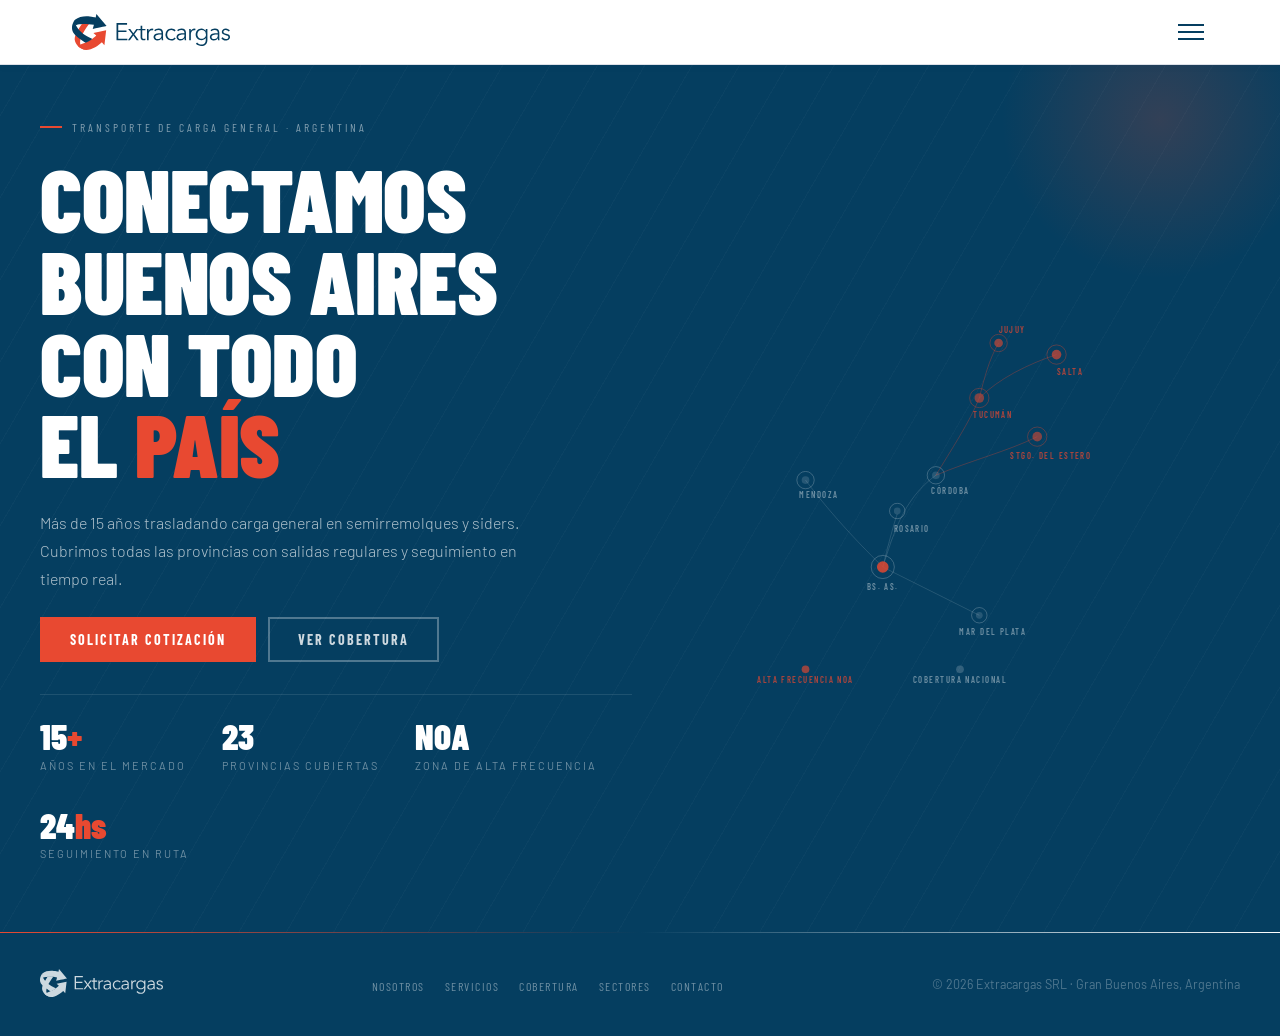
==== commit e13212ec: "arreglo pagina index animacion" ====
--- a/index.html
+++ b/index.html
@@ -187,66 +187,69 @@
             <circle class="pulso p1" cx="265" cy="195" r="5"/>
             <circle class="nodo-anillo" cx="265" cy="195" r="9"/>
             <circle class="nodo-centro" cx="265" cy="195" r="4"/>
-            <text class="nodo-etiqueta" x="265" y="214">Córdoba</text>
+            <text class="nodo-etiqueta" x="280" y="214" text-anchor="start">Córdoba</text>
           </g>
           <g class="nodo-g ng2" style="transform-origin:130px 200px">
             <circle class="pulso p2" cx="130" cy="200" r="5"/>
             <circle class="nodo-anillo" cx="130" cy="200" r="9"/>
             <circle class="nodo-centro" cx="130" cy="200" r="4"/>
-            <text class="nodo-etiqueta" x="130" y="219">Mendoza</text>
+            <text class="nodo-etiqueta" x="144" y="219" text-anchor="start">Mendoza</text>
           </g>
           <g class="nodo-g ng6" style="transform-origin:225px 232px">
             <circle class="pulso p6" cx="225" cy="232" r="5"/>
             <circle class="nodo-anillo" cx="225" cy="232" r="8"/>
             <circle class="nodo-centro" cx="225" cy="232" r="3.5"/>
-            <text class="nodo-etiqueta" x="245" y="236">Rosario</text>
+            <text class="nodo-etiqueta" x="240" y="254" text-anchor="start">Rosario</text>
           </g>
           <g class="nodo-g ng7" style="transform-origin:310px 340px">
             <circle class="pulso p7" cx="310" cy="340" r="5"/>
             <circle class="nodo-anillo" cx="310" cy="340" r="8"/>
             <circle class="nodo-centro" cx="310" cy="340" r="3.5"/>
-            <text class="nodo-etiqueta" x="310" y="360">Mar del Plata</text>
+            <text class="nodo-etiqueta" x="324" y="360" text-anchor="start">Mar del Plata</text>
           </g>
           <g class="nodo-g ng3" style="transform-origin:310px 115px">
             <circle class="pulso p3" cx="310" cy="115" r="5"/>
             <circle cx="310" cy="115" r="10" fill="none" stroke="rgba(232,73,49,0.4)" stroke-width="1"/>
             <circle cx="310" cy="115" r="5" fill="rgba(232,73,49,0.6)"/>
-            <text class="nodo-etiqueta nodo-etiqueta-noa" x="310" y="136">Tucumán</text>
+            <text class="nodo-etiqueta nodo-etiqueta-noa" x="324" y="136" text-anchor="start">Tucumán</text>
           </g>
           <g class="nodo-g ng4" style="transform-origin:370px 155px">
             <circle class="pulso p4" cx="370" cy="155" r="5"/>
             <circle cx="370" cy="155" r="10" fill="none" stroke="rgba(232,73,49,0.4)" stroke-width="1"/>
             <circle cx="370" cy="155" r="5" fill="rgba(232,73,49,0.6)"/>
-            <text class="nodo-etiqueta nodo-etiqueta-noa" x="400" y="159">Stgo. del Estero</text>
+            <text class="nodo-etiqueta nodo-etiqueta-noa" x="384" y="178" text-anchor="start">Stgo. del Estero</text>
           </g>
           <g class="nodo-g ng5" style="transform-origin:390px 70px">
             <circle class="pulso p5" cx="390" cy="70" r="5"/>
             <circle cx="390" cy="70" r="10" fill="none" stroke="rgba(232,73,49,0.4)" stroke-width="1"/>
             <circle cx="390" cy="70" r="5" fill="rgba(232,73,49,0.7)"/>
-            <text class="nodo-etiqueta nodo-etiqueta-noa" x="390" y="91">Salta</text>
+            <text class="nodo-etiqueta nodo-etiqueta-noa" x="404" y="91" text-anchor="start">Salta</text>
           </g>
           <g class="nodo-g ng5" style="transform-origin:330px 58px">
             <circle class="pulso p5" cx="330" cy="58" r="5"/>
             <circle cx="330" cy="58" r="9" fill="none" stroke="rgba(232,73,49,0.4)" stroke-width="1"/>
             <circle cx="330" cy="58" r="4.5" fill="rgba(232,73,49,0.65)"/>
-            <text class="nodo-etiqueta nodo-etiqueta-noa" x="308" y="48">Jujuy</text>
-          </g>
-
-          <circle r="3" fill="rgba(255,255,255,0.9)">
+            <text class="nodo-etiqueta nodo-etiqueta-noa" x="344" y="48" text-anchor="start">Jujuy</text>
+          </g>
+
+          <circle r="3" fill="rgba(255,255,255,0.9)" opacity="0">
+            <animate attributeName="opacity" from="0" to="1" begin="3.5s" dur="0.01s" fill="freeze"/>
             <animateMotion dur="3.5s" begin="3.5s" repeatCount="indefinite"><mpath href="#ruta-noa-salta"/></animateMotion>
           </circle>
-          <circle r="2.5" fill="rgba(255,255,255,0.9)">
+          <circle r="2.5" fill="rgba(255,255,255,0.9)" opacity="0">
+            <animate attributeName="opacity" from="0" to="1" begin="4.2s" dur="0.01s" fill="freeze"/>
             <animateMotion dur="3s" begin="4.2s" repeatCount="indefinite"><mpath href="#ruta-cba"/></animateMotion>
           </circle>
-          <circle r="2.5" fill="rgba(255,255,255,0.9)">
+          <circle r="2.5" fill="rgba(255,255,255,0.9)" opacity="0">
+            <animate attributeName="opacity" from="0" to="1" begin="5.0s" dur="0.01s" fill="freeze"/>
             <animateMotion dur="3.8s" begin="5.0s" repeatCount="indefinite"><mpath href="#ruta-mza"/></animateMotion>
           </circle>
 
-          <g class="leyenda-g">
-            <circle cx="60" cy="395" r="4" fill="rgba(232,73,49,0.7)"/>
-            <text class="nodo-etiqueta nodo-etiqueta-noa" x="70" y="399" text-anchor="start">Alta frecuencia NOA</text>
-            <circle cx="210" cy="395" r="4" fill="rgba(255,255,255,0.2)"/>
-            <text class="nodo-etiqueta" x="220" y="399" text-anchor="start">Cobertura nacional</text>
+          <g class="leyenda-g" style="transform-origin:210px 403px">
+            <circle cx="130" cy="396" r="4" fill="rgba(232,73,49,0.7)"/>
+            <text class="nodo-etiqueta nodo-etiqueta-noa" x="130" y="410" text-anchor="middle">Alta frecuencia NOA</text>
+            <circle cx="290" cy="396" r="4" fill="rgba(255,255,255,0.2)"/>
+            <text class="nodo-etiqueta" x="290" y="410" text-anchor="middle">Cobertura nacional</text>
           </g>
         </svg>
       </div>
--- a/css/styles.css
+++ b/css/styles.css
@@ -9,11 +9,33 @@
   --color-rojo-hover:  #c22415;
   --color-azul:        #053e60;
   --color-azul-hover:  #0a5a8a;
+  --color-cta-azul:    #003A5D;
+  --color-cta-rojo:    #E84830;
+  --color-cta-rojo-hover: #c63b24;
   --color-blanco:      #ffffff;
   --color-fondo:       #f5f6f8;
   --color-borde:       #dde1e8;
   --color-texto:       #111827;
   --color-texto-suave: #5a6272;
+}
+
+/* ── Sticky footer ── */
+body {
+  min-height: 100vh;
+  display: flex;
+  flex-direction: column;
+}
+
+.seccion {
+  flex: 1;
+}
+
+.seccion {
+  flex: 1;
+}
+
+.seccion {
+  flex: 1;
 }
 
 /* ── Reset ── */
@@ -518,20 +540,41 @@
   background: var(--color-blanco);
   border: 1px solid var(--color-borde);
   border-top: 3px solid var(--color-azul);
+  border-radius: 18px;
   padding: 28px 24px;
-  transition: border-top-color .25s, box-shadow .25s, transform .2s;
+  box-shadow: 0 10px 30px rgba(5, 62, 96, .06);
+  transition: border-top-color .25s, box-shadow .25s, transform .2s, background-color .2s;
 }
 
 .tarjeta-servicio:hover {
   border-top-color: var(--color-rojo);
-  box-shadow: 0 8px 24px rgba(5, 62, 96, .09);
+  box-shadow: 0 16px 40px rgba(5, 62, 96, .12);
   transform: translateY(-3px);
 }
 
 .tarjeta-icono {
-  font-size: 1.8rem;
+  color: var(--color-azul);
+  line-height: 0;
   margin-bottom: 14px;
+  display: inline-flex;
+  align-items: center;
+  justify-content: center;
+  width: 48px;
+  height: 48px;
+  padding: 10px;
+  border-radius: 14px;
+  background: rgba(5, 62, 96, .06);
+}
+
+.tarjeta-icono svg {
+  width: 28px;
+  height: 28px;
   display: block;
+}
+
+.tarjeta-servicio:hover .tarjeta-icono {
+  color: var(--color-rojo);
+  background: rgba(232, 73, 49, .08);
 }
 
 .tarjeta-servicio h3 {
@@ -800,7 +843,29 @@
   transform: translateY(-3px);
 }
 
-.sector-icono { font-size: 1.8rem; line-height: 1; }
+.sector-icono {
+  color: var(--color-azul);
+  line-height: 0;
+  display: inline-flex;
+  align-items: center;
+  justify-content: center;
+  width: 48px;
+  height: 48px;
+  padding: 10px;
+  border-radius: 14px;
+  background: rgba(5, 62, 96, .06);
+}
+
+.sector-icono svg {
+  width: 28px;
+  height: 28px;
+  display: block;
+}
+
+.tarjeta-sector:hover .sector-icono {
+  color: var(--color-rojo);
+  background: rgba(232, 73, 49, .08);
+}
 
 .tarjeta-sector span {
   font-family: 'Barlow Condensed', sans-serif;
@@ -949,6 +1014,60 @@
 }
 
 /* ============================================================
+   CTA BAND
+   ============================================================ */
+.cta-band {
+  background: linear-gradient(135deg, var(--color-cta-azul) 0%, #06577c 100%);
+  padding: 64px 32px;
+  position: relative;
+  overflow: hidden;
+}
+
+.cta-band::before {
+  content: '';
+  position: absolute;
+  inset: 0;
+  background: radial-gradient(circle at top right, rgba(232, 73, 49, .18), transparent 36%);
+  pointer-events: none;
+}
+
+.cta-band-inner {
+  position: relative;
+  z-index: 1;
+  max-width: 1200px;
+  margin: 0 auto;
+  display: flex;
+  flex-wrap: wrap;
+  align-items: center;
+  justify-content: space-between;
+  gap: 20px;
+  background: rgba(255, 255, 255, .05);
+  border: 1px solid rgba(255, 255, 255, .12);
+  border-radius: 20px;
+  padding: 28px 32px;
+}
+
+.cta-band h2 {
+  font-family: 'Barlow Condensed', sans-serif;
+  font-weight: 700;
+  font-size: clamp(1.6rem, 3vw, 2.2rem);
+  line-height: 1.1;
+  color: var(--color-blanco);
+  letter-spacing: .3px;
+  max-width: 560px;
+}
+
+.cta-band .btn-rojo {
+  background: var(--color-cta-rojo);
+  border-color: var(--color-cta-rojo);
+}
+
+.cta-band .btn-rojo:hover {
+  background: var(--color-cta-rojo-hover);
+  border-color: var(--color-cta-rojo-hover);
+}
+
+/* ============================================================
    FOOTER
    ============================================================ */
 footer {
